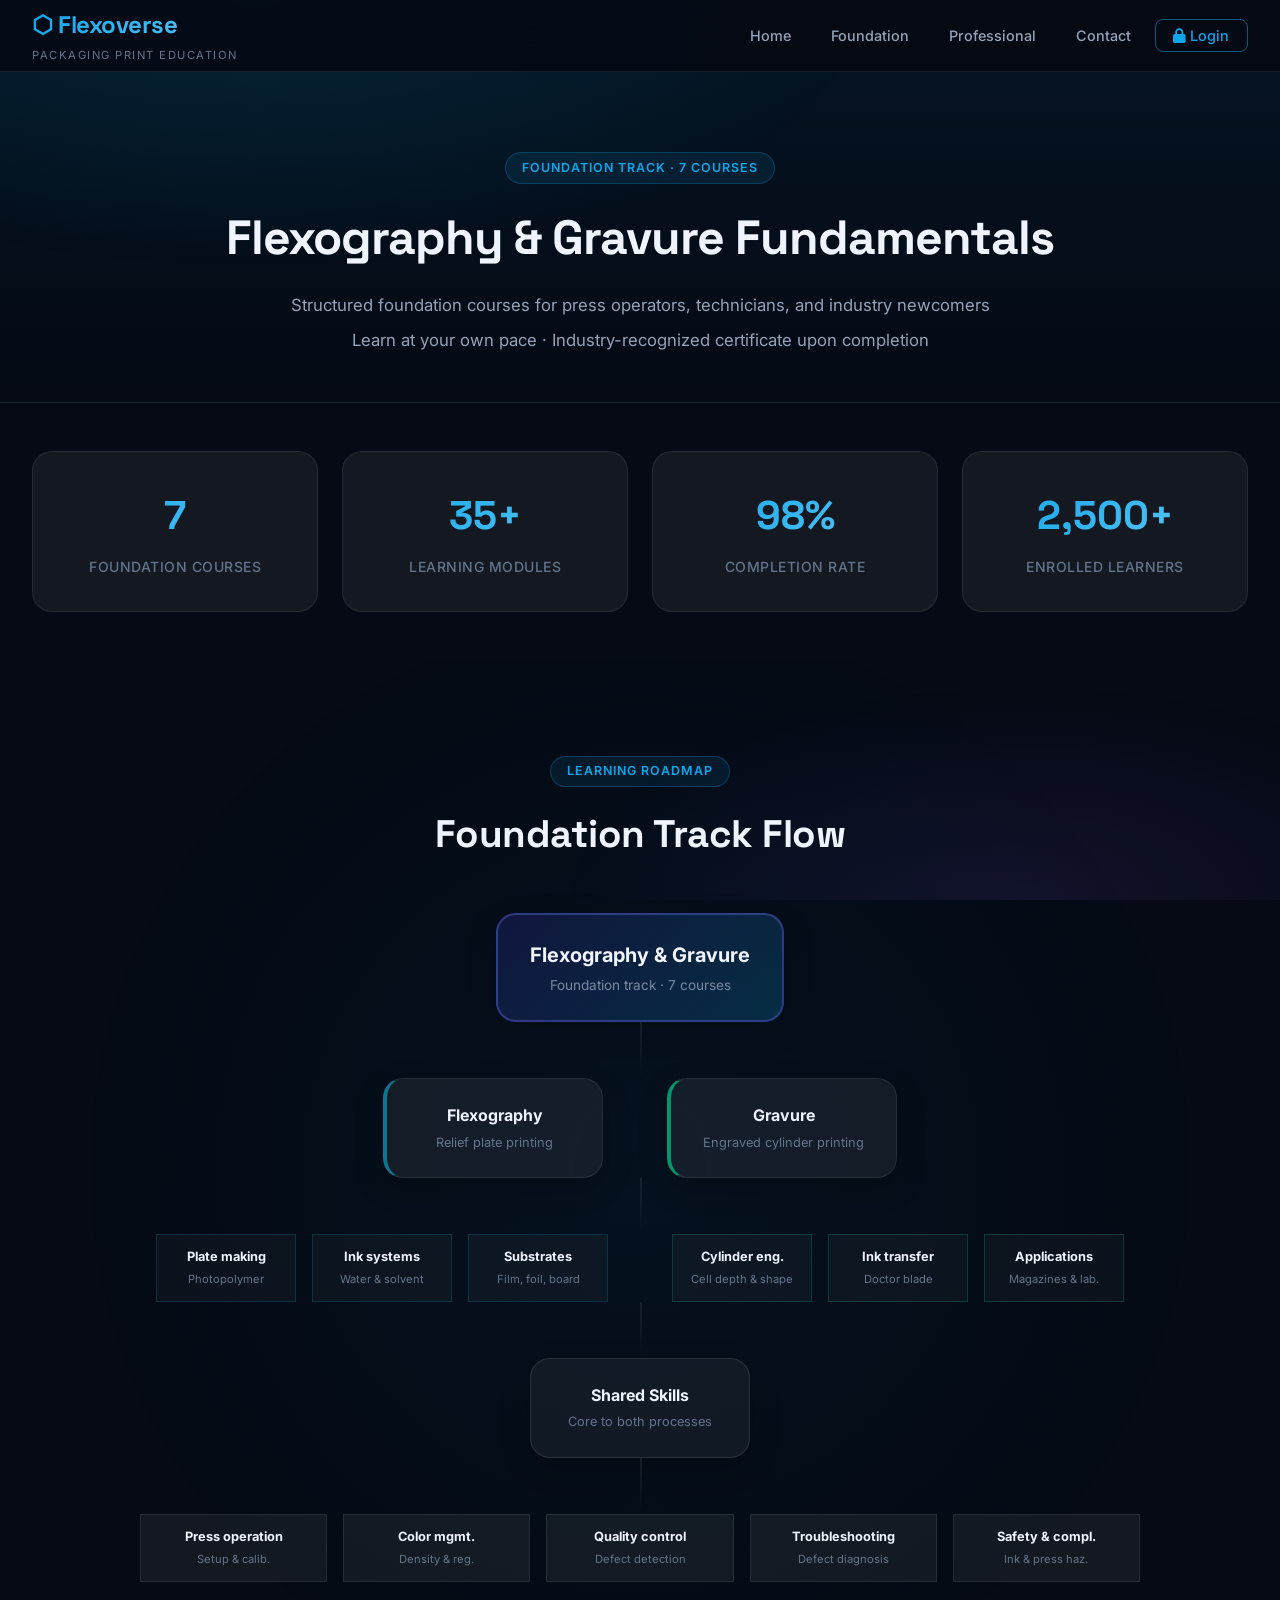
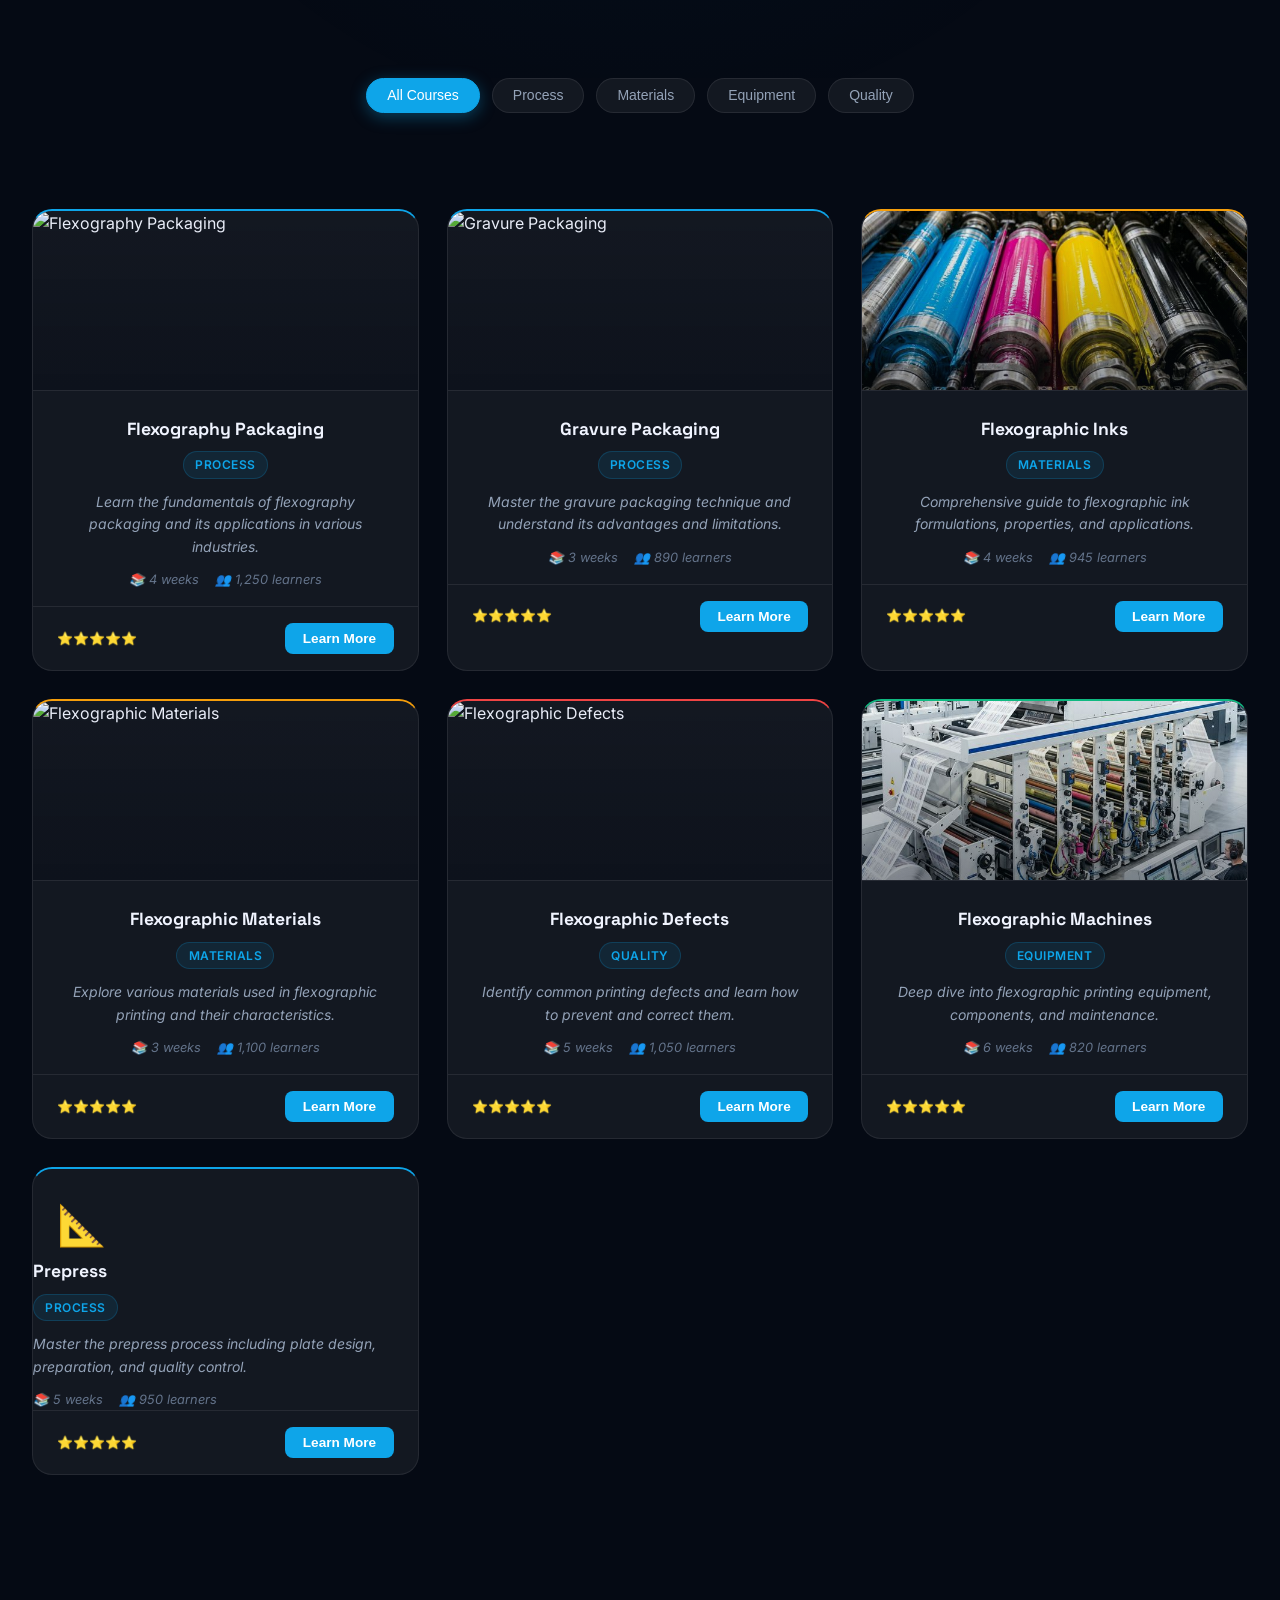
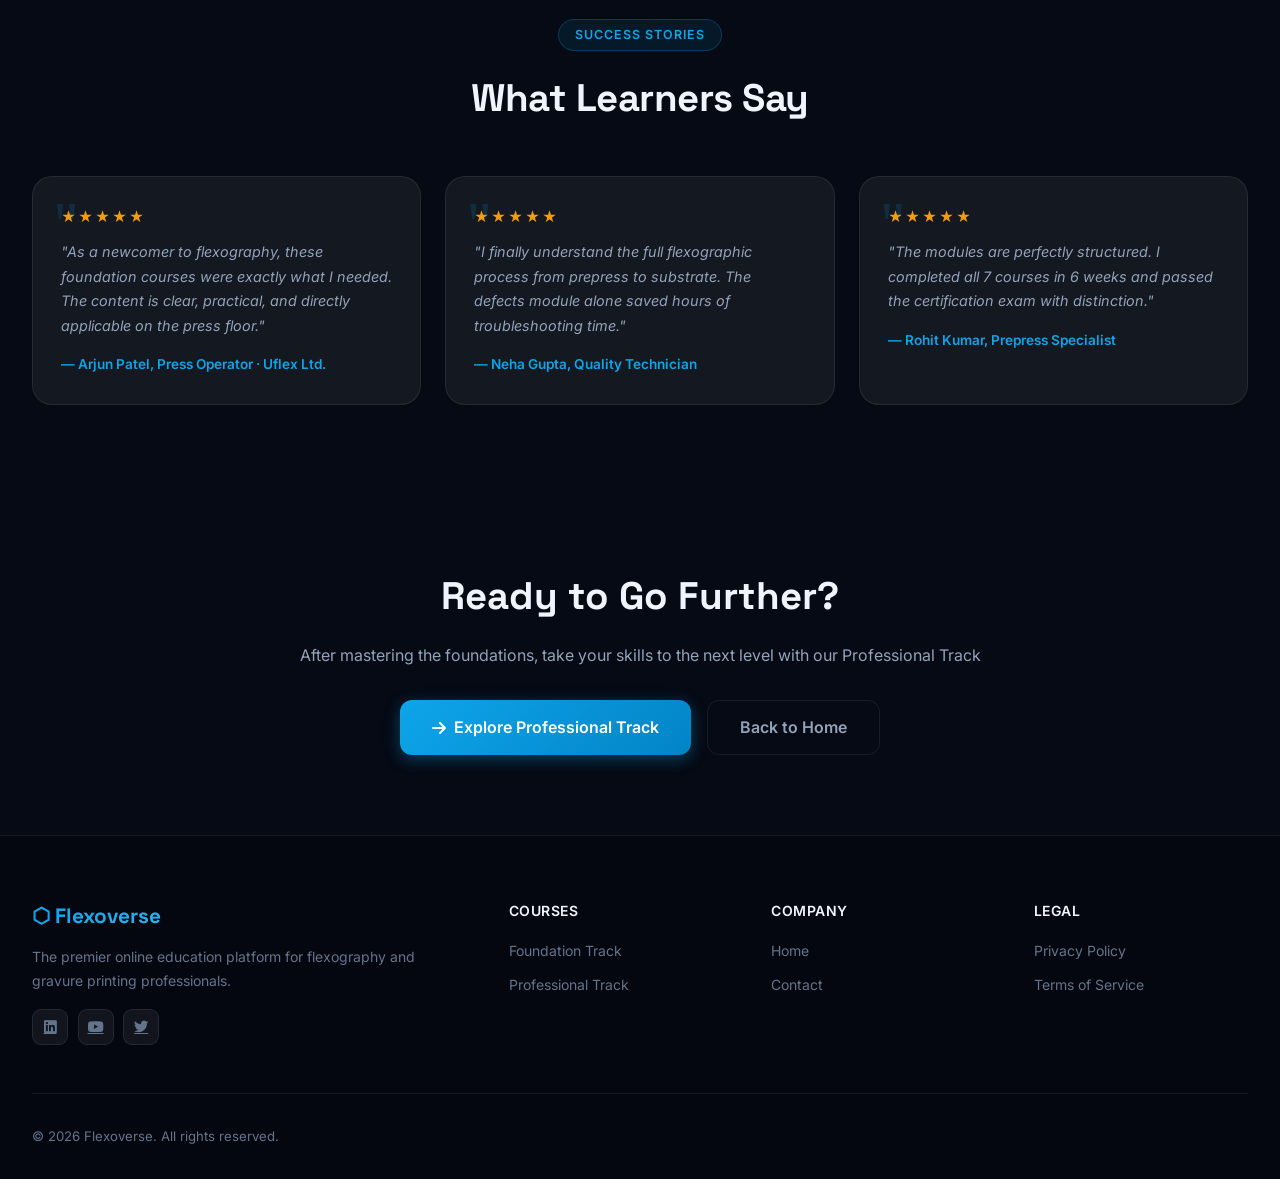
==== basic-courses.html @ b492192c "Implement Foundation Track Flow diagram in basic courses" ====
<!DOCTYPE html>
<html lang="en">

<head>
    <meta charset="UTF-8">
    <meta name="viewport" content="width=device-width, initial-scale=1.0">
    <title>Foundation Courses — Flexoverse</title>
    <meta name="description"
        content="Master the fundamentals of flexography and gravure printing with our structured foundation courses.">
    <link rel="stylesheet" href="styles.css">

    <link rel="stylesheet" href="https://cdnjs.cloudflare.com/ajax/libs/font-awesome/6.4.0/css/all.min.css">
</head>

<body>
    <div id="canvas-container"></div>

    <nav class="navbar">
        <div class="nav-container">
            <a href="index.html" class="logo">
                <h1>⬡ Flexoverse</h1>
                <span class="tagline">Packaging Print Education</span>
            </a>
            <ul class="nav-menu">
                <li><a href="index.html" class="nav-link">Home</a></li>
                <li><a href="basic-courses.html" class="nav-link active">Foundation</a></li>
                <li><a href="advanced-courses.html" class="nav-link">Professional</a></li>
                <li><a href="index.html#contact" class="nav-link">Contact</a></li>
                <li id="profileNavB" style="display:none;" class="nav-profile">
                    <button class="profile-btn" onclick="toggleProfileMenu()"><i class="fas fa-user-circle"></i> My
                        Account</button>
                    <div class="profile-menu" id="profileMenuB">
                        <a href="my-purchases.html" class="profile-link"><i class="fas fa-graduation-cap"></i> My
                            Courses</a>
                        <a href="#" onclick="handleLogout(event)" class="profile-link logout"><i
                                class="fas fa-sign-out-alt"></i> Logout</a>
                    </div>
                </li>
                <li id="loginNavB"><a href="login.html" class="nav-link login-link"><i class="fas fa-lock"></i>
                        Login</a></li>
            </ul>
        </div>
    </nav>

    <section class="page-header">
        <div class="section-badge">Foundation Track · 7 Courses</div>
        <h1>Flexography &amp; Gravure Fundamentals</h1>
        <p>Structured foundation courses for press operators, technicians, and industry newcomers</p>
        <p class="header-subtitle">Learn at your own pace · Industry-recognized certificate upon completion</p>
    </section>

    <section class="statistics">
        <div class="stat-card"><span class="stat-number">7</span>
            <div class="stat-label">Foundation Courses</div>
        </div>
        <div class="stat-card"><span class="stat-number">35+</span>
            <div class="stat-label">Learning Modules</div>
        </div>
        <div class="stat-card"><span class="stat-number">98%</span>
            <div class="stat-label">Completion Rate</div>
        </div>
        <div class="stat-card"><span class="stat-number">2,500+</span>
            <div class="stat-label">Enrolled Learners</div>
        </div>
    </section>

    <!-- Foundation Track Flow Diagram -->
    <section class="flow-diagram">
        <div class="section-header">
            <span class="section-badge">Learning Roadmap</span>
            <h2>Foundation Track Flow</h2>
        </div>
        <div class="flow-container">
            <!-- Root Level -->
            <div class="flow-tier level-0">
                <div class="flow-node root-node">
                    <h3>Flexography &amp; Gravure</h3>
                    <div class="node-subtitle">Foundation track · 7 courses</div>
                </div>
            </div>

            <!-- Level 1: Branching -->
            <div class="flow-tier level-1">
                <div class="flow-node flexo-node">
                    <h4>Flexography</h4>
                    <div class="node-desc">Relief plate printing</div>
                </div>
                <div class="flow-node gravure-node">
                    <h4>Gravure</h4>
                    <div class="node-desc">Engraved cylinder printing</div>
                </div>
            </div>

            <!-- Level 2: Specifics -->
            <div class="flow-tier level-2">
                <div class="node-group flexo-group">
                    <div class="node-mini"><strong>Plate making</strong><span>Photopolymer</span></div>
                    <div class="node-mini"><strong>Ink systems</strong><span>Water &amp; solvent</span></div>
                    <div class="node-mini"><strong>Substrates</strong><span>Film, foil, board</span></div>
                </div>
                <div class="node-group gravure-group">
                    <div class="node-mini"><strong>Cylinder eng.</strong><span>Cell depth &amp; shape</span></div>
                    <div class="node-mini"><strong>Ink transfer</strong><span>Doctor blade</span></div>
                    <div class="node-mini"><strong>Applications</strong><span>Magazines &amp; lab.</span></div>
                </div>
            </div>

            <!-- Level 3: Merge -->
            <div class="flow-tier level-3">
                <div class="flow-node shared-node">
                    <h4>Shared Skills</h4>
                    <div class="node-desc">Core to both processes</div>
                </div>
            </div>

            <!-- Level 4: Final Skills -->
            <div class="flow-tier level-4">
                <div class="node-mini-bottom"><strong>Press operation</strong><span>Setup &amp; calib.</span></div>
                <div class="node-mini-bottom"><strong>Color mgmt.</strong><span>Density &amp; reg.</span></div>
                <div class="node-mini-bottom"><strong>Quality control</strong><span>Defect detection</span></div>
                <div class="node-mini-bottom"><strong>Troubleshooting</strong><span>Defect diagnosis</span></div>
                <div class="node-mini-bottom"><strong>Safety &amp; compl.</strong><span>Ink &amp; press haz.</span></div>
            </div>
        </div>
    </section>

    <section class="filter-section">
        <div class="filter-buttons">
            <button class="filter-btn active" onclick="filterCourses('all')">All Courses</button>
            <button class="filter-btn" onclick="filterCourses('process')">Process</button>
            <button class="filter-btn" onclick="filterCourses('material')">Materials</button>
            <button class="filter-btn" onclick="filterCourses('equipment')">Equipment</button>
            <button class="filter-btn" onclick="filterCourses('quality')">Quality</button>
        </div>
    </section>

    <section class="courses-container">
        <div class="courses-grid" id="basicCoursesGrid"></div>
    </section>

    <!-- Course Details Modal -->
    <div id="courseModal" class="modal">
        <div class="modal-content">
            <span class="close" onclick="closeModal()">&times;</span>
            <div class="modal-header">
                <h2 id="modalTitle"></h2>
                <span class="modal-category" id="modalCategory"></span>
            </div>
            <div class="modal-body">
                <div class="course-info">
                    <div class="info-item"><strong>Level</strong><span id="modalLevel"></span></div>
                    <div class="info-item"><strong>Duration</strong><span id="modalDuration"></span></div>
                    <div class="info-item"><strong>Enrolled</strong><span id="modalLearners"></span></div>
                </div>
                <div class="course-description">
                    <h3>About This Course</h3>
                    <p id="modalDescription"></p>
                </div>
                <div class="course-modules">
                    <h3>Modules</h3>
                    <ul id="modalModules"></ul>
                </div>
                <div class="course-outcomes">
                    <h3>Learning Outcomes</h3>
                    <ul id="modalOutcomes"></ul>
                </div>
            </div>
            <div class="modal-footer">
                <button class="btn-close" onclick="closeModal()">Close</button>
                <button class="btn-enroll" onclick="enrollCourse()">Enroll Now →</button>
            </div>
        </div>
    </div>

    <!-- Enrollment Modal -->
    <div id="enrollmentModal" class="modal">
        <div class="modal-content enrollment-modal">
            <span class="close" onclick="closeEnrollmentModal()">&times;</span>
            <h2>🎉 You're Enrolled!</h2>
            <p>Successfully enrolled in <strong id="enrolledCourseTitle"></strong></p>
            <div class="enrollment-details">
                <p>Full access to all course materials</p>
                <p>Interactive video lessons & quizzes</p>
                <p>Industry-recognized certificate</p>
                <p>24/7 expert support</p>
            </div>
            <button class="btn-start" onclick="redirectToPayment()">Continue to Payment →</button>
        </div>
    </div>

    <section class="testimonials">
        <div class="section-header">
            <span class="section-badge">Success Stories</span>
            <h2>What Learners Say</h2>
        </div>
        <div class="testimonials-grid">
            <div class="testimonial-card">
                <div class="stars">★★★★★</div>
                <p>"As a newcomer to flexography, these foundation courses were exactly what I needed. The content is
                    clear, practical, and directly applicable on the press floor."</p>
                <div class="testimonial-author">— Arjun Patel, Press Operator · Uflex Ltd.</div>
            </div>
            <div class="testimonial-card">
                <div class="stars">★★★★★</div>
                <p>"I finally understand the full flexographic process from prepress to substrate. The defects module
                    alone saved hours of troubleshooting time."</p>
                <div class="testimonial-author">— Neha Gupta, Quality Technician</div>
            </div>
            <div class="testimonial-card">
                <div class="stars">★★★★★</div>
                <p>"The modules are perfectly structured. I completed all 7 courses in 6 weeks and passed the
                    certification exam with distinction."</p>
                <div class="testimonial-author">— Rohit Kumar, Prepress Specialist</div>
            </div>
        </div>
    </section>

    <section class="cta-section">
        <h2>Ready to Go Further?</h2>
        <p>After mastering the foundations, take your skills to the next level with our Professional Track</p>
        <div class="cta-buttons">
            <a href="advanced-courses.html" class="cta-button"><i class="fas fa-arrow-right"></i> Explore Professional
                Track</a>
            <a href="index.html" class="cta-button secondary">Back to Home</a>
        </div>
    </section>

    <footer class="footer">
        <div class="footer-content">
            <div class="footer-brand">
                <h4>⬡ Flexoverse</h4>
                <p>The premier online education platform for flexography and gravure printing professionals.</p>
                <div class="footer-social">
                    <a href="#"><i class="fab fa-linkedin"></i></a>
                    <a href="#"><i class="fab fa-youtube"></i></a>
                    <a href="#"><i class="fab fa-twitter"></i></a>
                </div>
            </div>
            <div class="footer-section">
                <h4>Courses</h4>
                <ul>
                    <li><a href="basic-courses.html">Foundation Track</a></li>
                    <li><a href="advanced-courses.html">Professional Track</a></li>
                </ul>
            </div>
            <div class="footer-section">
                <h4>Company</h4>
                <ul>
                    <li><a href="index.html">Home</a></li>
                    <li><a href="index.html#contact">Contact</a></li>
                </ul>
            </div>
            <div class="footer-section">
                <h4>Legal</h4>
                <ul>
                    <li><a href="#">Privacy Policy</a></li>
                    <li><a href="#">Terms of Service</a></li>
                </ul>
            </div>
        </div>
        <div class="footer-bottom">
            <p>© 2026 Flexoverse. All rights reserved.</p>
        </div>
    </footer>

    <script src="https://cdnjs.cloudflare.com/ajax/libs/three.js/r128/three.min.js"></script>
    <script src="three-bg.js"></script>
    <script src="click-spark.js"></script>
    <script src="script.js"></script>

    <script>
        document.addEventListener('DOMContentLoaded', function () {
            const grid = document.getElementById('basicCoursesGrid');
            courses.basic.forEach(c => grid.appendChild(createCourseCard(c)));
            const user = JSON.parse(localStorage.getItem('flexoUser'));
            if (user) {
                document.getElementById('profileNavB').style.display = 'flex';
                document.getElementById('loginNavB').style.display = 'none';
            }
        });
        function toggleProfileMenu() { document.getElementById('profileMenuB').classList.toggle('show'); }
        function handleLogout(e) {
            e.preventDefault();
            if (confirm('Logout?')) { localStorage.removeItem('flexoUser'); location.reload(); }
        }
        function redirectToPayment() { window.location.href = 'payment.html'; }
        document.addEventListener('click', function (e) {
            const pm = document.getElementById('profileMenuB');
            if (pm && !e.target.closest('.nav-profile')) pm.classList.remove('show');
        });
    </script>
    <script src="chatbot.js"></script>
</body>

</html>
---- styles.css ----
@import url('https://fonts.googleapis.com/css2?family=Inter:wght@300;400;500;600;700;800;900&family=Space+Grotesk:wght@400;500;600;700&display=swap');

:root {
    --primary: #0ea5e9;
    --primary-dark: #0284c7;
    --primary-glow: rgba(14, 165, 233, 0.35);
    --accent: #f59e0b;
    --accent-dark: #d97706;
    --success: #10b981;
    --danger: #ef4444;
    --purple: #8b5cf6;

    --bg-base: #050a14;
    --bg-card: rgba(255, 255, 255, 0.04);
    --bg-card-hover: rgba(255, 255, 255, 0.07);
    --bg-glass: rgba(255, 255, 255, 0.06);
    --bg-glass-strong: rgba(255, 255, 255, 0.10);

    --text-primary: #f0f4ff;
    --text-secondary: #94a3b8;
    --text-muted: #64748b;
    --border: rgba(255, 255, 255, 0.08);
    --border-active: rgba(14, 165, 233, 0.5);

    --nav-h: 72px;
    --radius: 12px;
    --radius-lg: 20px;
    --radius-xl: 28px;
    --transition: all 0.3s cubic-bezier(0.4, 0, 0.2, 1);
    --shadow: 0 4px 24px rgba(0, 0, 0, 0.4);
    --shadow-glow: 0 0 32px var(--primary-glow);
}

*,
*::before,
*::after {
    margin: 0;
    padding: 0;
    box-sizing: border-box;
}

html {
    scroll-behavior: smooth;
}

body {
    font-family: 'Inter', system-ui, sans-serif;
    background: var(--bg-base);
    color: var(--text-primary);
    line-height: 1.6;
    min-height: 100vh;
    overflow-x: hidden;
}

body::before {
    content: '';
    position: fixed;
    inset: 0;
    background:
        radial-gradient(ellipse 80% 50% at 20% 0%, rgba(14, 165, 233, 0.12) 0%, transparent 60%),
        radial-gradient(ellipse 60% 40% at 80% 100%, rgba(139, 92, 246, 0.10) 0%, transparent 60%);
    pointer-events: none;
    z-index: 0;
}

#canvas-container {
    position: fixed;
    inset: 0;
    z-index: 0;
    pointer-events: none;
    opacity: 0.6;
}

/* === SCROLLBAR === */
::-webkit-scrollbar {
    width: 6px;
}

::-webkit-scrollbar-track {
    background: var(--bg-base);
}

::-webkit-scrollbar-thumb {
    background: var(--primary-dark);
    border-radius: 99px;
}

/* ===================== NAVBAR ===================== */
.navbar {
    position: sticky;
    top: 0;
    z-index: 1000;
    height: var(--nav-h);
    background: rgba(5, 10, 20, 0.85);
    backdrop-filter: blur(20px);
    border-bottom: 1px solid var(--border);
    display: flex;
    align-items: center;
}

.nav-container {
    max-width: 1280px;
    width: 100%;
    margin: 0 auto;
    padding: 0 2rem;
    display: flex;
    align-items: center;
    justify-content: space-between;
    gap: 2rem;
}

.logo {
    display: flex;
    flex-direction: column;
    gap: 2px;
    text-decoration: none;
}

.logo h1 {
    font-family: 'Space Grotesk', sans-serif;
    font-size: 1.5rem;
    font-weight: 700;
    background: linear-gradient(135deg, var(--primary), #60c8f8);
    -webkit-background-clip: text;
    -webkit-text-fill-color: transparent;
    background-clip: text;
    letter-spacing: -0.5px;
}

.tagline {
    font-size: 0.7rem;
    color: var(--text-muted);
    text-transform: uppercase;
    letter-spacing: 1.5px;
}

.nav-menu {
    display: flex;
    align-items: center;
    list-style: none;
    gap: 0.5rem;
}

.nav-link {
    color: var(--text-secondary);
    text-decoration: none;
    font-size: 0.9rem;
    font-weight: 500;
    padding: 0.5rem 1rem;
    border-radius: 8px;
    transition: var(--transition);
    position: relative;
}

.nav-link:hover,
.nav-link.active {
    color: var(--text-primary);
    background: var(--bg-glass);
}

.nav-link.active::after {
    content: '';
    position: absolute;
    bottom: -1px;
    left: 50%;
    transform: translateX(-50%);
    width: 60%;
    height: 2px;
    background: var(--primary);
    border-radius: 99px;
}

.login-link {
    color: var(--primary) !important;
    border: 1px solid var(--border-active);
    padding: 0.45rem 1.1rem !important;
}

.login-link:hover {
    background: var(--primary) !important;
    color: #fff !important;
    box-shadow: var(--shadow-glow);
}

/* Profile dropdown */
.nav-profile {
    position: relative;
    display: flex;
    align-items: center;
}

.profile-btn {
    background: var(--bg-glass);
    border: 1px solid var(--border);
    color: var(--text-primary);
    padding: 0.5rem 1rem;
    border-radius: 8px;
    cursor: pointer;
    font-size: 0.9rem;
    font-weight: 500;
    transition: var(--transition);
    display: flex;
    align-items: center;
    gap: 0.5rem;
}

.profile-btn:hover {
    background: var(--bg-glass-strong);
    border-color: var(--primary);
}

.profile-menu {
    display: none;
    position: absolute;
    top: calc(100% + 10px);
    right: 0;
    background: rgba(10, 18, 35, 0.97);
    backdrop-filter: blur(20px);
    border: 1px solid var(--border);
    border-radius: var(--radius);
    padding: 0.5rem;
    min-width: 180px;
    box-shadow: var(--shadow);
}

.profile-menu.show {
    display: flex;
    flex-direction: column;
    gap: 0.25rem;
}

.profile-link {
    color: var(--text-secondary);
    text-decoration: none;
    padding: 0.6rem 1rem;
    border-radius: 8px;
    font-size: 0.875rem;
    transition: var(--transition);
}

.profile-link:hover {
    background: var(--bg-glass);
    color: var(--text-primary);
}

.profile-link.logout {
    color: var(--danger);
}

.profile-link.logout:hover {
    background: rgba(239, 68, 68, 0.1);
}

/* ===================== HERO ===================== */
.hero {
    position: relative;
    min-height: calc(100vh - var(--nav-h));
    display: flex;
    align-items: center;
    padding: 4rem 2rem;
    max-width: 1280px;
    margin: 0 auto;
    gap: 4rem;
    z-index: 1;
}

.hero-content {
    flex: 1;
}

.hero-badge {
    display: inline-flex;
    align-items: center;
    gap: 0.5rem;
    background: rgba(14, 165, 233, 0.12);
    border: 1px solid rgba(14, 165, 233, 0.3);
    color: var(--primary);
    padding: 0.4rem 1rem;
    border-radius: 99px;
    font-size: 0.8rem;
    font-weight: 600;
    letter-spacing: 0.5px;
    text-transform: uppercase;
    margin-bottom: 1.5rem;
}

.hero-badge .dot {
    width: 6px;
    height: 6px;
    background: var(--primary);
    border-radius: 50%;
    animation: pulse 2s infinite;
}

@keyframes pulse {

    0%,
    100% {
        opacity: 1;
        transform: scale(1);
    }

    50% {
        opacity: 0.5;
        transform: scale(1.4);
    }
}

.hero-content h2 {
    font-family: 'Space Grotesk', sans-serif;
    font-size: clamp(2.5rem, 5vw, 4rem);
    font-weight: 800;
    line-height: 1.1;
    letter-spacing: -1.5px;
    margin-bottom: 1.5rem;
}

.hero-content h2 .highlight {
    background: linear-gradient(135deg, var(--primary), #60c8f8, var(--accent));
    -webkit-background-clip: text;
    -webkit-text-fill-color: transparent;
    background-clip: text;
}

.hero-content p {
    font-size: 1.1rem;
    color: var(--text-secondary);
    margin-bottom: 2.5rem;
    max-width: 540px;
    line-height: 1.8;
}

.hero-actions {
    display: flex;
    gap: 1rem;
    flex-wrap: wrap;
}

.cta-button {
    display: inline-flex;
    align-items: center;
    gap: 0.5rem;
    background: linear-gradient(135deg, var(--primary), var(--primary-dark));
    color: #fff;
    border: none;
    padding: 0.85rem 2rem;
    border-radius: var(--radius);
    font-size: 1rem;
    font-weight: 600;
    cursor: pointer;
    text-decoration: none;
    transition: var(--transition);
    box-shadow: 0 4px 16px var(--primary-glow);
}

.cta-button:hover {
    transform: translateY(-2px);
    box-shadow: 0 8px 28px var(--primary-glow);
}

.cta-button.secondary {
    background: transparent;
    border: 1px solid var(--border);
    color: var(--text-secondary);
    box-shadow: none;
}

.cta-button.secondary:hover {
    background: var(--bg-glass);
    color: var(--text-primary);
    border-color: var(--primary);
}

/* Hero visual side */
.hero-visual {
    flex: 1;
    display: flex;
    justify-content: center;
    align-items: center;
}

.hero-graphic {
    width: min(420px, 100%);
    aspect-ratio: 1;
    border-radius: var(--radius-xl);
    background: linear-gradient(135deg, rgba(14, 165, 233, 0.1), rgba(139, 92, 246, 0.1));
    border: 1px solid var(--border);
    display: flex;
    align-items: center;
    justify-content: center;
    position: relative;
    overflow: hidden;
}

.hero-graphic::before {
    content: '';
    position: absolute;
    inset: -50%;
    background: conic-gradient(from 0deg, transparent, var(--primary-glow), transparent 30%);
    animation: spin 8s linear infinite;
}

@keyframes spin {
    to {
        transform: rotate(360deg);
    }
}

.hero-dashboard {
    position: relative;
    width: 100%;
    height: 400px;
    display: flex;
    align-items: center;
    justify-content: center;
}

.dashboard-card {
    background: var(--bg-glass);
    backdrop-filter: blur(12px);
    border: 1px solid var(--border);
    border-radius: var(--radius-lg);
    padding: 1.5rem;
    position: absolute;
    box-shadow: 0 20px 40px rgba(0, 0, 0, 0.3);
    transition: var(--transition);
    z-index: 2;
}

.primary-card {
    width: 320px;
    top: 50%;
    left: 50%;
    transform: translate(-50%, -50%);
    border-top: 2px solid var(--primary);
    animation: float 6s ease-in-out infinite;
}

.primary-card h4 {
    margin: 1rem 0;
    font-size: 1.25rem;
    color: var(--text-primary);
}

.card-header {
    display: flex;
    align-items: center;
    gap: 0.5rem;
    font-size: 0.8rem;
    color: var(--primary);
    font-weight: 600;
    text-transform: uppercase;
}

.status-dot {
    width: 8px;
    height: 8px;
    background: var(--primary);
    border-radius: 50%;
    box-shadow: 0 0 10px var(--primary-glow);
    animation: pulse 2s infinite;
}

.progress-container {
    height: 6px;
    background: rgba(255, 255, 255, 0.1);
    border-radius: 3px;
    margin-bottom: 1rem;
    overflow: hidden;
}

.progress-bar {
    height: 100%;
    background: linear-gradient(90deg, var(--primary), var(--secondary));
    box-shadow: 0 0 10px var(--primary-glow);
}

.card-meta {
    display: flex;
    justify-content: space-between;
    font-size: 0.75rem;
    color: var(--text-secondary);
}

.score {
    color: #10b981;
    font-weight: 600;
}

.stats-card {
    top: 20%;
    right: 15%;
    display: flex;
    align-items: center;
    gap: 1rem;
    padding: 1rem 1.5rem;
    animation: float 8s ease-in-out infinite reverse;
}

.stats-icon {
    width: 40px;
    height: 40px;
    background: rgba(14, 165, 233, 0.1);
    border-radius: 50%;
    display: flex;
    align-items: center;
    justify-content: center;
    color: var(--primary);
    font-size: 1.2rem;
}

.stats-num {
    display: block;
    font-size: 1.1rem;
    font-weight: 700;
    color: var(--text-primary);
}

.stats-label {
    font-size: 0.7rem;
    color: var(--text-secondary);
}

.floating-badge {
    bottom: 25%;
    left: 10%;
    display: flex;
    align-items: center;
    gap: 0.75rem;
    padding: 0.75rem 1.25rem;
    font-size: 0.85rem;
    font-weight: 500;
    color: var(--text-primary);
    border-left: 3px solid #f59e0b;
    animation: float 7s ease-in-out infinite 1s;
}

.floating-badge i {
    color: #f59e0b;
}

@keyframes pulse {
    0% {
        opacity: 1;
    }

    50% {
        opacity: 0.4;
    }

    100% {
        opacity: 1;
    }
}

@keyframes float {

    0%,
    100% {
        transform: translateY(0) rotate(-2deg);
    }

    50% {
        transform: translateY(-20px) rotate(2deg);
    }
}

/* ===================== STATS ===================== */
.statistics {
    position: relative;
    z-index: 1;
    display: grid;
    grid-template-columns: repeat(auto-fit, minmax(180px, 1fr));
    gap: 1.5rem;
    padding: 3rem 2rem;
    max-width: 1280px;
    margin: 0 auto;
}

.stat-card {
    background: var(--bg-glass);
    border: 1px solid var(--border);
    border-radius: var(--radius-lg);
    padding: 2rem 1.5rem;
    text-align: center;
    transition: var(--transition);
    position: relative;
    overflow: hidden;
}

.stat-card::before {
    content: '';
    position: absolute;
    inset: 0;
    background: linear-gradient(135deg, var(--primary-glow), transparent);
    opacity: 0;
    transition: var(--transition);
}

.stat-card:hover {
    border-color: var(--border-active);
    transform: translateY(-4px);
}

.stat-card:hover::before {
    opacity: 1;
}

.stat-number {
    font-family: 'Space Grotesk', sans-serif;
    font-size: 2.5rem;
    font-weight: 800;
    background: linear-gradient(135deg, var(--primary), #60c8f8);
    -webkit-background-clip: text;
    -webkit-text-fill-color: transparent;
    background-clip: text;
    display: block;
    margin-bottom: 0.5rem;
}

.stat-label {
    color: var(--text-muted);
    font-size: 0.875rem;
    font-weight: 500;
    text-transform: uppercase;
    letter-spacing: 0.5px;
}

/* ===================== SECTION HEADER ===================== */
.section-header {
    text-align: center;
    margin-bottom: 3rem;
}

.section-badge {
    display: inline-block;
    background: rgba(14, 165, 233, 0.1);
    border: 1px solid rgba(14, 165, 233, 0.25);
    color: var(--primary);
    padding: 0.3rem 1rem;
    border-radius: 99px;
    font-size: 0.78rem;
    font-weight: 600;
    text-transform: uppercase;
    letter-spacing: 1px;
    margin-bottom: 1rem;
}

.section-header h2 {
    font-family: 'Space Grotesk', sans-serif;
    font-size: clamp(1.8rem, 3vw, 2.5rem);
    font-weight: 700;
    letter-spacing: -0.5px;
    margin-bottom: 0.75rem;
}

.section-header p {
    color: var(--text-secondary);
    font-size: 1.05rem;
    max-width: 580px;
    margin: 0 auto;
}

/* ===================== FEATURED CARDS ===================== */
.featured-section {
    position: relative;
    z-index: 1;
    padding: 5rem 2rem;
    max-width: 1280px;
    margin: 0 auto;
}

.featured-preview {
    display: grid;
    grid-template-columns: repeat(auto-fit, minmax(380px, 1fr));
    gap: 2rem;
    margin-top: 2rem;
}

.featured-card {
    background: var(--bg-glass);
    border: 1px solid var(--border);
    border-radius: var(--radius-xl);
    padding: 2.5rem;
    cursor: pointer;
    transition: var(--transition);
    position: relative;
    overflow: hidden;
}

.featured-card::after {
    content: '';
    position: absolute;
    top: 0;
    left: 0;
    right: 0;
    height: 3px;
    background: linear-gradient(90deg, var(--primary), #60c8f8);
    transform: scaleX(0);
    transition: var(--transition);
    transform-origin: left;
}

.featured-card:hover {
    border-color: var(--border-active);
    background: var(--bg-card-hover);
    transform: translateY(-6px);
    box-shadow: 0 20px 60px rgba(0, 0, 0, 0.4), var(--shadow-glow);
}

.featured-card:hover::after {
    transform: scaleX(1);
}

.featured-icon {
    font-size: 3.5rem;
    margin-bottom: 1.25rem;
    display: block;
}

.featured-card h3 {
    font-family: 'Space Grotesk', sans-serif;
    font-size: 1.5rem;
    font-weight: 700;
    margin-bottom: 0.5rem;
}

.featured-card>p:nth-of-type(1) {
    color: var(--primary);
    font-weight: 600;
    font-size: 0.9rem;
    margin-bottom: 1rem;
}

.featured-desc {
    color: var(--text-secondary);
    line-height: 1.7;
    margin-bottom: 1.5rem;
}

.btn-explore {
    display: inline-flex;
    align-items: center;
    gap: 0.4rem;
    background: transparent;
    border: 1px solid var(--border);
    color: var(--text-secondary);
    padding: 0.6rem 1.25rem;
    border-radius: var(--radius);
    cursor: pointer;
    font-size: 0.9rem;
    font-weight: 500;
    transition: var(--transition);
}

.btn-explore:hover {
    border-color: var(--primary);
    color: var(--primary);
    background: rgba(14, 165, 233, 0.08);
}

/* ===================== COURSES ===================== */
.courses-section,
.courses-container {
    position: relative;
    z-index: 1;
    padding: 4rem 2rem;
    max-width: 1280px;
    margin: 0 auto;
}

.filter-section {
    position: relative;
    z-index: 1;
    padding: 0 2rem 2rem;
    max-width: 1280px;
    margin: 0 auto;
}

.filter-buttons {
    display: flex;
    gap: 0.75rem;
    flex-wrap: wrap;
    justify-content: center;
}

.filter-btn {
    background: var(--bg-glass);
    border: 1px solid var(--border);
    color: var(--text-secondary);
    padding: 0.55rem 1.25rem;
    border-radius: 99px;
    cursor: pointer;
    font-size: 0.875rem;
    font-weight: 500;
    transition: var(--transition);
}

.filter-btn:hover,
.filter-btn.active {
    background: var(--primary);
    border-color: var(--primary);
    color: #fff;
    box-shadow: 0 4px 16px var(--primary-glow);
}

.courses-grid {
    display: grid;
    grid-template-columns: repeat(auto-fill, minmax(300px, 1fr));
    gap: 1.75rem;
}

.course-card {
    background: var(--bg-glass);
    border: 1px solid var(--border);
    border-radius: var(--radius-lg);
    overflow: hidden;
    transition: var(--transition);
    cursor: pointer;
    display: flex;
    flex-direction: column;
}

.course-card:hover {
    border-color: var(--border-active);
    transform: translateY(-6px);
    box-shadow: 0 24px 60px rgba(0, 0, 0, 0.4), var(--shadow-glow);
    background: var(--bg-card-hover);
}

.course-card.material {
    border-top: 2px solid var(--accent);
}

.course-card.equipment {
    border-top: 2px solid var(--success);
}

.course-card.process {
    border-top: 2px solid var(--primary);
}

.course-card.quality {
    border-top: 2px solid var(--danger);
}

.course-card.efficiency {
    border-top: 2px solid var(--purple);
}

.course-icon {
    padding: 1.5rem 1.5rem 0;
    font-size: 2.5rem;
    display: flex;
    align-items: center;
}

.course-card.has-image {
    padding: 0;
    overflow: hidden;
}

.course-image-header {
    width: 100%;
    height: 180px;
    position: relative;
    overflow: hidden;
    border-bottom: 1px solid var(--border);
}

.course-image-header img {
    width: 100%;
    height: 100%;
    object-fit: cover;
    transition: var(--transition);
}

.course-card:hover .course-image-header img {
    transform: scale(1.1);
}

.image-overlay {
    position: absolute;
    inset: 0;
    background: linear-gradient(to bottom, transparent, rgba(5, 10, 20, 0.4));
}

.course-card.has-image .course-header,
.course-card.has-image .course-footer {
    text-align: center;
}

.course-card.has-image .course-meta {
    justify-content: center;
}

.course-card.has-image .course-header {
    padding: 1.5rem 1.75rem 1rem;
}

.course-title {
    font-family: 'Space Grotesk', sans-serif;
    font-size: 1.1rem;
    font-weight: 700;
    color: var(--text-primary);
    margin-bottom: 0.5rem;
}

.course-category {
    display: inline-block;
    background: rgba(14, 165, 233, 0.1);
    border: 1px solid rgba(14, 165, 233, 0.2);
    color: var(--primary);
    padding: 0.2rem 0.7rem;
    border-radius: 99px;
    font-size: 0.75rem;
    font-weight: 600;
    text-transform: uppercase;
    letter-spacing: 0.5px;
    margin-bottom: 0.75rem;
}

.course-description {
    color: var(--text-secondary);
    font-size: 0.875rem;
    line-height: 1.6;
    margin-bottom: 0.75rem;
    font-style: italic;
}

.course-meta {
    display: flex;
    gap: 1rem;
    font-size: 0.8rem;
    color: var(--text-muted);
    font-style: italic;
}

.course-footer {
    padding: 1rem 1.5rem;
    border-top: 1px solid var(--border);
    display: flex;
    justify-content: space-between;
    align-items: center;
}

.course-rating {
    color: var(--accent);
    font-size: 0.8rem;
    font-weight: 600;
}

.btn-learn {
    background: var(--primary);
    color: #fff;
    border: none;
    padding: 0.5rem 1.1rem;
    border-radius: 8px;
    font-size: 0.85rem;
    font-weight: 600;
    cursor: pointer;
    transition: var(--transition);
}

.btn-learn:hover {
    background: var(--primary-dark);
    transform: scale(1.05);
    box-shadow: 0 4px 14px var(--primary-glow);
}

/* ===================== PAGE HEADER ===================== */
.page-header {
    position: relative;
    z-index: 1;
    padding: 5rem 2rem 3rem;
    text-align: center;
    background: linear-gradient(180deg, rgba(14, 165, 233, 0.06) 0%, transparent 100%);
    border-bottom: 1px solid var(--border);
}

.page-header h1 {
    font-family: 'Space Grotesk', sans-serif;
    font-size: clamp(2rem, 4vw, 3rem);
    font-weight: 800;
    letter-spacing: -1px;
    margin-bottom: 1rem;
}

.page-header p {
    color: var(--text-secondary);
    font-size: 1.05rem;
}

.header-subtitle {
    color: var(--text-muted);
    font-size: 0.9rem;
    margin-top: 0.5rem;
}

.advanced-header {
    background: linear-gradient(180deg, rgba(139, 92, 246, 0.06) 0%, transparent 100%);
}

/* ===================== MODAL ===================== */
.modal {
    display: none;
    position: fixed;
    inset: 0;
    z-index: 2000;
    background: rgba(0, 0, 0, 0.7);
    backdrop-filter: blur(8px);
    animation: fadeIn 0.25s ease;
}

.modal.show {
    display: flex;
    align-items: center;
    justify-content: center;
}

@keyframes fadeIn {
    from {
        opacity: 0;
    }

    to {
        opacity: 1;
    }
}

.modal-content {
    background: rgba(10, 18, 35, 0.97);
    border: 1px solid var(--border);
    border-radius: var(--radius-xl);
    padding: 2rem;
    width: 90%;
    max-width: 620px;
    max-height: 90vh;
    overflow-y: auto;
    box-shadow: 0 32px 80px rgba(0, 0, 0, 0.6);
    animation: slideUp 0.3s ease;
}

@keyframes slideUp {
    from {
        transform: translateY(40px);
        opacity: 0;
    }

    to {
        transform: translateY(0);
        opacity: 1;
    }
}

.enrollment-modal {
    max-width: 420px;
    text-align: center;
}

.explore-modal {
    max-width: 900px;
}

.close {
    float: right;
    font-size: 1.75rem;
    color: var(--text-muted);
    cursor: pointer;
    line-height: 1;
    transition: var(--transition);
}

.close:hover {
    color: var(--danger);
}

.modal-header {
    display: flex;
    justify-content: space-between;
    align-items: flex-start;
    margin-bottom: 1.5rem;
}

.modal-header h2 {
    font-family: 'Space Grotesk', sans-serif;
    font-size: 1.5rem;
    font-weight: 700;
    color: var(--text-primary);
}

.modal-category {
    background: rgba(14, 165, 233, 0.12);
    border: 1px solid rgba(14, 165, 233, 0.25);
    color: var(--primary);
    padding: 0.3rem 0.75rem;
    border-radius: 99px;
    font-size: 0.75rem;
    font-weight: 600;
    text-transform: uppercase;
}

.course-info {
    background: var(--bg-glass);
    border: 1px solid var(--border);
    border-radius: var(--radius);
    padding: 1.25rem;
    display: grid;
    grid-template-columns: repeat(3, 1fr);
    gap: 1rem;
    margin-bottom: 1.5rem;
}

.info-item {
    text-align: center;
}

.info-item strong {
    display: block;
    color: var(--primary);
    font-size: 0.8rem;
    font-weight: 600;
    margin-bottom: 0.25rem;
}

.info-item span {
    color: var(--text-secondary);
    font-size: 0.875rem;
}

.course-description h3,
.course-modules h3,
.course-outcomes h3 {
    font-size: 0.95rem;
    font-weight: 600;
    color: var(--text-secondary);
    text-transform: uppercase;
    letter-spacing: 0.5px;
    margin-bottom: 0.75rem;
    margin-top: 1.25rem;
}

.course-description p {
    color: var(--text-secondary);
    line-height: 1.7;
}

.course-modules ul,
.course-outcomes ul {
    list-style: none;
}

.course-modules li,
.course-outcomes li {
    padding: 0.5rem 0 0.5rem 1.5rem;
    color: var(--text-secondary);
    font-size: 0.9rem;
    position: relative;
    border-bottom: 1px solid var(--border);
}

.course-modules li:before,
.course-outcomes li:before {
    content: "✓";
    position: absolute;
    left: 0;
    color: var(--success);
    font-weight: 700;
}

.modal-footer {
    display: flex;
    gap: 1rem;
    justify-content: flex-end;
    margin-top: 2rem;
}

.btn-enroll,
.btn-close,
.btn-submit,
.btn-start {
    border: none;
    padding: 0.75rem 1.5rem;
    border-radius: var(--radius);
    cursor: pointer;
    font-weight: 600;
    font-size: 0.95rem;
    transition: var(--transition);
}

.btn-enroll {
    background: linear-gradient(135deg, var(--primary), var(--primary-dark));
    color: #fff;
    flex: 1;
    box-shadow: 0 4px 16px var(--primary-glow);
}

.btn-enroll:hover {
    transform: translateY(-2px);
    box-shadow: 0 8px 28px var(--primary-glow);
}

.btn-close {
    background: var(--bg-glass);
    border: 1px solid var(--border);
    color: var(--text-secondary);
}

.btn-close:hover {
    background: var(--bg-glass-strong);
    color: var(--text-primary);
}

.btn-submit {
    width: 100%;
    background: linear-gradient(135deg, var(--primary), var(--primary-dark));
    color: #fff;
    box-shadow: 0 4px 16px var(--primary-glow);
}

.btn-submit:hover {
    transform: translateY(-2px);
    box-shadow: 0 8px 28px var(--primary-glow);
}

.btn-start {
    width: 100%;
    background: linear-gradient(135deg, var(--success), #059669);
    color: #fff;
    margin-top: 1rem;
}

.btn-start:hover {
    transform: translateY(-2px);
}

.enrollment-details {
    background: var(--bg-glass);
    border: 1px solid var(--border);
    border-radius: var(--radius);
    padding: 1.25rem;
    text-align: left;
    margin: 1.25rem 0;
}

.enrollment-details p {
    color: var(--text-secondary);
    font-size: 0.9rem;
    padding: 0.4rem 0 0.4rem 1.5rem;
    position: relative;
}

.enrollment-details p::before {
    content: '✓';
    position: absolute;
    left: 0;
    color: var(--success);
    font-weight: 700;
}

/* Explore Modal */
.explore-header {
    text-align: center;
    margin-bottom: 2rem;
}

.explore-header h2 {
    font-family: 'Space Grotesk', sans-serif;
    font-size: 1.8rem;
    font-weight: 700;
    margin-bottom: 0.5rem;
}

.explore-header p {
    color: var(--text-secondary);
}

.explore-options {
    display: grid;
    grid-template-columns: 1fr 1fr;
    gap: 1.5rem;
}

.explore-option {
    background: var(--bg-glass);
    border: 1px solid var(--border);
    border-radius: var(--radius-lg);
    padding: 1.75rem;
    cursor: pointer;
    transition: var(--transition);
    text-align: center;
}

.explore-option:hover {
    border-color: var(--primary);
    background: var(--bg-card-hover);
    transform: translateY(-4px);
    box-shadow: var(--shadow-glow);
}

.explore-option.advanced {
    border-color: rgba(139, 92, 246, 0.3);
}

.explore-option.advanced:hover {
    border-color: var(--purple);
    box-shadow: 0 0 28px rgba(139, 92, 246, 0.3);
}

.explore-icon {
    font-size: 2.5rem;
    display: block;
    margin-bottom: 0.75rem;
}

.explore-option h3 {
    font-family: 'Space Grotesk', sans-serif;
    font-size: 1.2rem;
    font-weight: 700;
    margin-bottom: 0.35rem;
}

.course-count {
    color: var(--accent);
    font-weight: 700;
    font-size: 0.9rem;
    margin-bottom: 0.75rem;
}

.explore-description {
    color: var(--text-secondary);
    font-size: 0.875rem;
    margin-bottom: 0.75rem;
}

.explore-list {
    list-style: none;
    text-align: left;
    margin-bottom: 1.25rem;
}

.explore-list li {
    color: var(--text-secondary);
    font-size: 0.875rem;
    padding: 0.35rem 0 0.35rem 1.4rem;
    position: relative;
}

.explore-list li::before {
    content: '→';
    position: absolute;
    left: 0;
    color: var(--primary);
    font-weight: 700;
}

.btn-path {
    width: 100%;
    background: linear-gradient(135deg, var(--primary), var(--primary-dark));
    color: #fff;
    border: none;
    padding: 0.7rem 1.25rem;
    border-radius: var(--radius);
    cursor: pointer;
    font-weight: 600;
    font-size: 0.9rem;
    transition: var(--transition);
}

.btn-path:hover {
    transform: translateY(-2px);
    box-shadow: var(--shadow-glow);
}

/* ===================== TEAM ===================== */
.team-section {
    position: relative;
    z-index: 1;
    padding: 5rem 2rem;
    max-width: 1280px;
    margin: 0 auto;
}

.team-grid {
    display: grid;
    grid-template-columns: repeat(auto-fit, minmax(220px, 1fr));
    gap: 2rem;
    margin-top: 1rem;
}

.team-card {
    background: var(--bg-glass);
    border: 1px solid var(--border);
    border-radius: var(--radius-xl);
    padding: 2rem;
    text-align: center;
    transition: var(--transition);
}

.team-card:hover {
    border-color: var(--border-active);
    transform: translateY(-6px);
    box-shadow: var(--shadow-glow);
}

.team-avatar {
    width: 90px;
    height: 90px;
    border-radius: 50%;
    margin: 0 auto 1rem;
    overflow: hidden;
    border: 2px solid var(--border-active);
    box-shadow: 0 0 20px var(--primary-glow);
}

.team-avatar img {
    width: 100%;
    height: 100%;
    object-fit: cover;
}

.team-card h3 {
    font-weight: 700;
    margin-bottom: 0.3rem;
    font-size: 1rem;
}

.team-role {
    color: var(--primary);
    font-size: 0.8rem;
    font-weight: 600;
    text-transform: uppercase;
    letter-spacing: 0.5px;
    margin-bottom: 1rem;
}

.team-social {
    display: flex;
    justify-content: center;
    gap: 0.75rem;
}

.team-social a {
    color: var(--text-muted);
    font-size: 1.1rem;
    transition: var(--transition);
    width: 34px;
    height: 34px;
    display: flex;
    align-items: center;
    justify-content: center;
    border-radius: 8px;
    background: var(--bg-glass);
    border: 1px solid var(--border);
}

.team-social a:hover {
    color: var(--primary);
    border-color: var(--primary);
    background: rgba(14, 165, 233, 0.1);
}

/* ===================== TESTIMONIALS ===================== */
.testimonials {
    position: relative;
    z-index: 1;
    padding: 5rem 2rem;
    max-width: 1280px;
    margin: 0 auto;
}

.testimonials-grid {
    display: grid;
    grid-template-columns: repeat(auto-fit, minmax(280px, 1fr));
    gap: 1.5rem;
    margin-top: 1rem;
}

.testimonial-card {
    background: var(--bg-glass);
    border: 1px solid var(--border);
    border-radius: var(--radius-lg);
    padding: 1.75rem;
    transition: var(--transition);
    position: relative;
}

.testimonial-card::before {
    content: '"';
    position: absolute;
    top: 1rem;
    left: 1.25rem;
    font-size: 4rem;
    color: var(--primary);
    opacity: 0.15;
    font-family: Georgia, serif;
    line-height: 1;
}

.testimonial-card:hover {
    border-color: var(--border-active);
    transform: translateY(-4px);
}

.stars {
    color: var(--accent);
    font-size: 0.9rem;
    margin-bottom: 0.75rem;
    letter-spacing: 2px;
}

.testimonial-card p {
    color: var(--text-secondary);
    font-size: 0.9rem;
    line-height: 1.7;
    margin-bottom: 1rem;
    font-style: italic;
}

.testimonial-author {
    color: var(--primary);
    font-weight: 600;
    font-size: 0.85rem;
}

/* ===================== CONTACT ===================== */
.contact {
    position: relative;
    z-index: 1;
    padding: 5rem 2rem;
    max-width: 1280px;
    margin: 0 auto;
}

.contact-form {
    max-width: 580px;
    margin: 0 auto;
    background: var(--bg-glass);
    border: 1px solid var(--border);
    border-radius: var(--radius-xl);
    padding: 2.5rem;
    box-shadow: 0 24px 60px rgba(0, 0, 0, 0.3);
}

.form-group {
    margin-bottom: 1.25rem;
}

.form-group label {
    display: block;
    color: var(--text-secondary);
    font-size: 0.875rem;
    font-weight: 500;
    margin-bottom: 0.5rem;
}

.form-group input,
.form-group textarea {
    width: 100%;
    background: var(--bg-glass);
    border: 1px solid var(--border);
    border-radius: var(--radius);
    padding: 0.85rem 1rem;
    color: var(--text-primary);
    font-family: inherit;
    font-size: 0.95rem;
    transition: var(--transition);
    outline: none;
}

.form-group input::placeholder,
.form-group textarea::placeholder {
    color: var(--text-muted);
}

.form-group input:focus,
.form-group textarea:focus {
    border-color: var(--primary);
    background: var(--bg-glass-strong);
    box-shadow: 0 0 0 3px rgba(14, 165, 233, 0.1);
}

.form-group textarea {
    resize: vertical;
    min-height: 130px;
}

.form-group.checkbox {
    display: flex;
    align-items: center;
    gap: 0.5rem;
}

.form-group.checkbox input {
    width: auto;
}

.form-group.checkbox label {
    margin-bottom: 0;
}

/* ===================== AUTH ===================== */
.auth-page {
    min-height: 100vh;
    display: flex;
    flex-direction: column;
}

.auth-container {
    flex: 1;
    display: flex;
    align-items: center;
    justify-content: center;
    padding: 4rem 2rem;
    position: relative;
    z-index: 1;
}

.auth-card {
    background: var(--bg-glass);
    border: 1px solid var(--border);
    border-radius: var(--radius-xl);
    padding: 2.5rem;
    width: 100%;
    max-width: 440px;
    box-shadow: 0 32px 80px rgba(0, 0, 0, 0.5);
}

.auth-header {
    text-align: center;
    margin-bottom: 2rem;
}

.auth-logo {
    font-family: 'Space Grotesk', sans-serif;
    font-size: 1.5rem;
    font-weight: 700;
    color: var(--primary);
    margin-bottom: 0.5rem;
}

.auth-header h2 {
    font-family: 'Space Grotesk', sans-serif;
    font-size: 1.75rem;
    font-weight: 700;
    margin-bottom: 0.5rem;
}

.auth-header p {
    color: var(--text-secondary);
    font-size: 0.9rem;
}

.auth-form .form-group {
    margin-bottom: 1.25rem;
}

.btn-login {
    width: 100%;
    background: linear-gradient(135deg, var(--primary), var(--primary-dark));
    color: #fff;
    border: none;
    padding: 0.85rem;
    border-radius: var(--radius);
    font-size: 1rem;
    font-weight: 600;
    cursor: pointer;
    transition: var(--transition);
    box-shadow: 0 4px 16px var(--primary-glow);
}

.btn-login:hover {
    transform: translateY(-2px);
    box-shadow: 0 8px 28px var(--primary-glow);
}

.auth-divider {
    text-align: center;
    color: var(--text-muted);
    font-size: 0.8rem;
    font-weight: 500;
    letter-spacing: 1px;
    position: relative;
    margin: 1.5rem 0;
}

.auth-divider::before,
.auth-divider::after {
    content: '';
    position: absolute;
    top: 50%;
    width: 42%;
    height: 1px;
    background: var(--border);
}

.auth-divider::before {
    left: 0;
}

.auth-divider::after {
    right: 0;
}

.btn-guest {
    width: 100%;
    background: var(--bg-glass);
    border: 1px solid var(--border);
    color: var(--text-secondary);
    padding: 0.85rem;
    border-radius: var(--radius);
    font-size: 0.95rem;
    font-weight: 500;
    cursor: pointer;
    transition: var(--transition);
}

.btn-guest:hover {
    background: var(--bg-glass-strong);
    color: var(--text-primary);
    border-color: var(--border-active);
}

.auth-footer {
    text-align: center;
    margin-top: 1.5rem;
}

.auth-footer p {
    color: var(--text-muted);
    font-size: 0.875rem;
    margin-bottom: 0.4rem;
}

.auth-footer a {
    color: var(--primary);
    text-decoration: none;
    font-weight: 500;
}

.auth-footer a:hover {
    text-decoration: underline;
}

/* ===================== REQUIREMENTS ===================== */
.requirements-section {
    position: relative;
    z-index: 1;
    padding: 3rem 2rem;
    max-width: 1280px;
    margin: 0 auto;
}

.requirements-grid {
    display: grid;
    grid-template-columns: repeat(auto-fit, minmax(240px, 1fr));
    gap: 1.5rem;
}

.requirement-card {
    background: var(--bg-glass);
    border: 1px solid var(--border);
    border-radius: var(--radius-lg);
    padding: 1.5rem;
    transition: var(--transition);
}

.requirement-card:hover {
    border-color: var(--border-active);
    transform: translateY(-4px);
}

.req-icon {
    width: 40px;
    height: 40px;
    background: rgba(14, 165, 233, 0.12);
    border: 1px solid rgba(14, 165, 233, 0.25);
    border-radius: 10px;
    display: flex;
    align-items: center;
    justify-content: center;
    color: var(--primary);
    font-weight: 700;
    font-size: 1rem;
    margin-bottom: 0.75rem;
}

.requirement-card h3 {
    font-weight: 700;
    font-size: 1rem;
    margin-bottom: 0.4rem;
}

.requirement-card p {
    color: var(--text-secondary);
    font-size: 0.875rem;
}

/* ===================== CTA SECTION ===================== */
.cta-section {
    position: relative;
    z-index: 1;
    text-align: center;
    padding: 5rem 2rem;
    max-width: 1280px;
    margin: 0 auto;
}

.cta-section h2 {
    font-family: 'Space Grotesk', sans-serif;
    font-size: clamp(1.8rem, 3vw, 2.5rem);
    font-weight: 700;
    margin-bottom: 1rem;
}

.cta-section p {
    color: var(--text-secondary);
    font-size: 1rem;
    margin-bottom: 2rem;
}

.cta-buttons {
    display: flex;
    gap: 1rem;
    justify-content: center;
    flex-wrap: wrap;
}

.advanced-cta {
    background: linear-gradient(135deg, rgba(139, 92, 246, 0.07), rgba(14, 165, 233, 0.07));
    border: 1px solid var(--border);
    border-radius: var(--radius-xl);
}

/* ===================== FOOTER ===================== */
.footer {
    position: relative;
    z-index: 1;
    background: rgba(5, 8, 16, 0.97);
    border-top: 1px solid var(--border);
    padding: 4rem 2rem 2rem;
}

.footer-content {
    max-width: 1280px;
    margin: 0 auto;
    display: grid;
    grid-template-columns: 2fr 1fr 1fr 1fr;
    gap: 3rem;
    padding-bottom: 3rem;
    border-bottom: 1px solid var(--border);
}

.footer-brand h4 {
    font-family: 'Space Grotesk', sans-serif;
    font-size: 1.3rem;
    font-weight: 700;
    background: linear-gradient(135deg, var(--primary), #60c8f8);
    -webkit-background-clip: text;
    -webkit-text-fill-color: transparent;
    background-clip: text;
    margin-bottom: 0.75rem;
}

.footer-brand p {
    color: var(--text-muted);
    font-size: 0.875rem;
    line-height: 1.7;
    margin-bottom: 1rem;
}

.footer-social {
    display: flex;
    gap: 0.6rem;
}

.footer-social a {
    width: 36px;
    height: 36px;
    display: flex;
    align-items: center;
    justify-content: center;
    background: var(--bg-glass);
    border: 1px solid var(--border);
    border-radius: 9px;
    color: var(--text-muted);
    font-size: 0.9rem;
    transition: var(--transition);
}

.footer-social a:hover {
    color: var(--primary);
    border-color: var(--primary);
    background: rgba(14, 165, 233, 0.1);
}

.footer-section h4 {
    color: var(--text-primary);
    font-weight: 600;
    font-size: 0.875rem;
    text-transform: uppercase;
    letter-spacing: 0.5px;
    margin-bottom: 1rem;
}

.footer-section ul {
    list-style: none;
    display: flex;
    flex-direction: column;
    gap: 0.5rem;
}

.footer-section ul li a {
    color: var(--text-muted);
    text-decoration: none;
    font-size: 0.875rem;
    transition: var(--transition);
}

.footer-section ul li a:hover {
    color: var(--primary);
}

.footer-bottom {
    max-width: 1280px;
    margin: 0 auto;
    padding-top: 2rem;
    display: flex;
    justify-content: space-between;
    align-items: center;
    flex-wrap: wrap;
    gap: 1rem;
}

.footer-bottom p {
    color: var(--text-muted);
    font-size: 0.825rem;
}

/* ===================== MY PURCHASES ===================== */
.purchases-page {
    position: relative;
    z-index: 1;
    padding: 3rem 2rem;
    max-width: 1280px;
    margin: 0 auto;
    min-height: 70vh;
}

.purchases-header {
    margin-bottom: 2rem;
}

.purchases-header h1 {
    font-family: 'Space Grotesk', sans-serif;
    font-size: 2rem;
    font-weight: 700;
    margin-bottom: 0.5rem;
}

.purchases-header p {
    color: var(--text-secondary);
}

.purchase-card {
    background: var(--bg-glass);
    border: 1px solid var(--border);
    border-radius: var(--radius-lg);
    padding: 1.5rem;
    margin-bottom: 1.25rem;
    display: flex;
    justify-content: space-between;
    align-items: center;
    gap: 1rem;
    transition: var(--transition);
}

.purchase-card:hover {
    border-color: var(--border-active);
}

.purchase-info h3 {
    font-weight: 700;
    margin-bottom: 0.35rem;
}

.purchase-info p {
    color: var(--text-muted);
    font-size: 0.85rem;
}

.purchase-badge {
    background: rgba(16, 185, 129, 0.12);
    border: 1px solid rgba(16, 185, 129, 0.3);
    color: var(--success);
    padding: 0.3rem 0.8rem;
    border-radius: 99px;
    font-size: 0.8rem;
    font-weight: 600;
    white-space: nowrap;
}

.btn-continue {
    background: var(--primary);
    color: #fff;
    border: none;
    padding: 0.6rem 1.25rem;
    border-radius: var(--radius);
    font-size: 0.875rem;
    font-weight: 600;
    cursor: pointer;
    transition: var(--transition);
}

.btn-continue:hover {
    background: var(--primary-dark);
    box-shadow: var(--shadow-glow);
}

/* ===================== PAYMENT ===================== */
.payment-container {
    position: relative;
    z-index: 1;
    padding: 3rem 2rem;
    max-width: 900px;
    margin: 0 auto;
}

.payment-card {
    background: var(--bg-glass);
    border: 1px solid var(--border);
    border-radius: var(--radius-xl);
    padding: 2.5rem;
    box-shadow: 0 32px 80px rgba(0, 0, 0, 0.4);
}

.payment-header {
    margin-bottom: 2rem;
    text-align: center;
}

.payment-header h2 {
    font-family: 'Space Grotesk', sans-serif;
    font-size: 1.75rem;
    font-weight: 700;
    margin-bottom: 0.5rem;
}

/* Flow Diagram Styles */
.flow-diagram {
    padding: 6rem 2rem;
    position: relative;
    background: radial-gradient(circle at center, rgba(14, 165, 233, 0.05) 0%, transparent 70%);
}

.flow-container {
    max-width: 1000px;
    margin: 3rem auto 0;
    display: flex;
    flex-direction: column;
    gap: 3.5rem;
    position: relative;
}

.flow-tier {
    display: flex;
    justify-content: center;
    gap: 4rem;
    position: relative;
    z-index: 2;
}

.flow-node {
    background: var(--bg-glass);
    border: 1px solid var(--border);
    border-radius: var(--radius-lg);
    padding: 1.5rem 2rem;
    text-align: center;
    min-width: 220px;
    transition: var(--transition);
    position: relative;
    box-shadow: 0 10px 30px rgba(0, 0, 0, 0.2);
}

.flow-node:hover {
    transform: translateY(-5px);
    border-color: var(--primary);
    box-shadow: 0 15px 40px rgba(14, 165, 233, 0.2);
}

.root-node {
    border-width: 2px;
    background: linear-gradient(135deg, rgba(67, 56, 202, 0.2), rgba(14, 165, 233, 0.2));
    border-color: rgba(99, 102, 241, 0.4);
}

.root-node h3 {
    margin-bottom: 0.25rem;
    font-size: 1.25rem;
}

.node-subtitle {
    font-size: 0.85rem;
    color: var(--text-secondary);
    opacity: 0.8;
}

.flexo-node { border-left: 4px solid #0e7490; }
.gravure-node { border-left: 4px solid #059669; }

.node-desc {
    font-size: 0.8rem;
    color: var(--text-muted);
    margin-top: 0.25rem;
}

.node-group {
    display: flex;
    gap: 1rem;
}

.node-mini {
    background: rgba(255, 255, 255, 0.03);
    border: 1px solid var(--border);
    border-radius: var(--radius-md);
    padding: 0.75rem 1rem;
    font-size: 0.8rem;
    text-align: center;
    min-width: 140px;
}

.node-mini span {
    display: block;
    font-size: 0.7rem;
    color: var(--text-muted);
    margin-top: 0.2rem;
}

.flexo-group .node-mini { border-color: rgba(14, 116, 144, 0.3); }
.gravure-group .node-mini { border-color: rgba(5, 150, 105, 0.3); }

.shared-node {
    background: rgba(255, 255, 255, 0.05);
    border-color: rgba(255, 255, 255, 0.1);
}

.level-4 {
    flex-wrap: wrap;
    gap: 1rem;
}

.node-mini-bottom {
    background: var(--bg-glass);
    border: 1px solid var(--border);
    border-radius: var(--radius-md);
    padding: 0.75rem 1rem;
    font-size: 0.8rem;
    text-align: center;
    flex: 1;
    min-width: 160px;
}

.node-mini-bottom span {
    display: block;
    font-size: 0.7rem;
    color: var(--text-muted);
    margin-top: 0.2rem;
}

/* Connecting Lines (Simple approach) */
.flow-tier::after {
    content: '';
    position: absolute;
    top: 100%;
    left: 50%;
    width: 2px;
    height: 3.5rem;
    background: linear-gradient(to bottom, var(--border), transparent);
    z-index: 1;
}

.level-4::after { display: none; }

/* Responsive adjustments */
@media (max-width: 768px) {
    .flow-tier {
        flex-direction: column;
        align-items: center;
        gap: 1.5rem;
    }
    .node-group {
        flex-direction: column;
    }
    .flow-tier::after {
        display: none;
    }
}

.plan-options {
    display: grid;
    grid-template-columns: repeat(auto-fit, minmax(200px, 1fr));
    gap: 1.25rem;
    margin-bottom: 2rem;
}

.plan-option {
    background: var(--bg-glass);
    border: 2px solid var(--border);
    border-radius: var(--radius-lg);
    padding: 1.5rem;
    cursor: pointer;
    transition: var(--transition);
    text-align: center;
    position: relative;
}

.plan-option:hover,
.plan-option.selected {
    border-color: var(--primary);
    background: rgba(14, 165, 233, 0.07);
    box-shadow: var(--shadow-glow);
}

.plan-option .plan-badge {
    position: absolute;
    top: -10px;
    left: 50%;
    transform: translateX(-50%);
    background: var(--accent);
    color: #000;
    padding: 0.2rem 0.75rem;
    border-radius: 99px;
    font-size: 0.7rem;
    font-weight: 700;
    text-transform: uppercase;
}

.plan-price {
    font-family: 'Space Grotesk', sans-serif;
    font-size: 2rem;
    font-weight: 800;
    color: var(--primary);
}

.plan-name {
    font-weight: 600;
    margin-bottom: 0.25rem;
}

.plan-desc {
    color: var(--text-muted);
    font-size: 0.8rem;
}

/* ===================== RESPONSIVE ===================== */
@media (max-width:768px) {
    .nav-menu {
        gap: 0.25rem;
    }

    .tagline {
        display: none;
    }

    .hero {
        flex-direction: column;
        padding: 3rem 1.5rem;
        gap: 2rem;
        text-align: center;
    }

    .hero-actions {
        justify-content: center;
    }

    .hero-visual {
        display: none;
    }

    .footer-content {
        grid-template-columns: 1fr 1fr;
    }

    .explore-options {
        grid-template-columns: 1fr;
    }

    .featured-preview {
        grid-template-columns: 1fr;
    }
}

@media (max-width:480px) {
    .nav-container {
        padding: 0 1rem;
    }

    .footer-content {
        grid-template-columns: 1fr;
    }

    .footer-brand {
        display: none;
    }

    .statistics {
        grid-template-columns: repeat(2, 1fr);
    }
}

/* ===================== ANIMATIONS ===================== */
@keyframes slideInRight {
    from {
        transform: translateX(120px);
        opacity: 0;
    }

    to {
        transform: translateX(0);
        opacity: 1;
    }
}

@keyframes slideOutRight {
    from {
        transform: translateX(0);
        opacity: 1;
    }

    to {
        transform: translateX(120px);
        opacity: 0;
    }
}

/* Notification */
.notification {
    position: fixed;
    top: 90px;
    right: 20px;
    background: rgba(10, 20, 40, 0.95);
    border: 1px solid var(--border);
    border-radius: var(--radius);
    padding: 1rem 1.25rem;
    z-index: 3000;
    font-size: 0.9rem;
    display: flex;
    align-items: center;
    gap: 0.5rem;
    box-shadow: var(--shadow);
    animation: slideInRight 0.3s ease;
    backdrop-filter: blur(10px);
    max-width: 340px;
}

.notification.success {
    border-color: rgba(16, 185, 129, 0.4);
}

.notification.success::before {
    content: '✓';
    color: var(--success);
    font-weight: 700;
}

.notification.error {
    border-color: rgba(239, 68, 68, 0.4);
}


/* ===================== CHATBOT ===================== */
#flexo-chatbot-root {
    position: fixed;
    bottom: 30px;
    right: 30px;
    z-index: 9999;
    font-family: 'Inter', sans-serif;
    color: white;
}

#chatbot-trigger {
    width: 60px;
    height: 60px;
    background: linear-gradient(135deg, var(--primary), var(--secondary));
    border-radius: 50%;
    display: flex;
    align-items: center;
    justify-content: center;
    color: white;
    font-size: 1.5rem;
    cursor: pointer;
    box-shadow: 0 10px 30px var(--primary-glow);
    transition: var(--transition);
}

#chatbot-trigger:hover {
    transform: scale(1.1) rotate(5deg);
}

#chatbot-window {
    position: absolute;
    bottom: 80px;
    right: 0;
    width: 380px;
    height: 550px;
    background: rgba(10, 22, 40, 0.95);
    backdrop-filter: blur(20px);
    border: 1px solid var(--border);
    border-radius: var(--radius-lg);
    display: flex;
    flex-direction: column;
    box-shadow: 0 20px 50px rgba(0, 0, 0, 0.5);
    overflow: hidden;
    transition: all 0.3s cubic-bezier(0.4, 0, 0.2, 1);
}

#chatbot-window.hidden {
    opacity: 0;
    transform: translateY(20px) scale(0.95);
    pointer-events: none;
}

.chatbot-header {
    padding: 1.25rem;
    background: rgba(255, 255, 255, 0.03);
    border-bottom: 1px solid var(--border);
    display: flex;
    justify-content: space-between;
    align-items: center;
}

.header-info {
    display: flex;
    align-items: center;
    gap: 0.75rem;
}

.agent-avatar {
    width: 35px;
    height: 35px;
    background: var(--primary);
    border-radius: 50%;
    display: flex;
    align-items: center;
    justify-content: center;
    color: white;
    font-size: 1rem;
    box-shadow: 0 0 10px var(--primary-glow);
}

.agent-name {
    display: block;
    font-weight: 700;
    font-size: 0.95rem;
    color: var(--text-primary);
}

.agent-status {
    display: block;
    font-size: 0.7rem;
    color: #10b981;
}

#chatbot-messages {
    flex: 1;
    padding: 1.25rem;
    overflow-y: auto;
    display: flex;
    flex-direction: column;
    gap: 1rem;
}

.message {
    max-width: 85%;
    padding: 0.75rem 1rem;
    border-radius: var(--radius-md);
    font-size: 0.9rem;
    line-height: 1.5;
}

.message.assistant {
    background: rgba(255, 255, 255, 0.05);
    color: var(--text-primary);
    align-self: flex-start;
    border-bottom-left-radius: 4px;
}

.message.user {
    background: var(--primary);
    color: white;
    align-self: flex-end;
    border-bottom-right-radius: 4px;
    box-shadow: 0 4px 12px var(--primary-glow);
}

#agent-thinking {
    padding: 0.5rem 1.25rem;
    font-size: 0.75rem;
    color: var(--primary);
    background: rgba(14, 165, 233, 0.05);
    font-style: italic;
    display: flex;
    align-items: center;
    gap: 0.5rem;
}

.thinking-dot {
    width: 6px;
    height: 6px;
    background: var(--primary);
    border-radius: 50%;
    animation: pulse 1s infinite;
}

#chatbot-input-form {
    padding: 1rem;
    background: rgba(255, 255, 255, 0.02);
    border-top: 1px solid var(--border);
    display: flex;
    gap: 0.75rem;
}

#chatbot-input {
    flex: 1;
    background: rgba(0, 0, 0, 0.2);
    border: 1px solid var(--border);
    border-radius: var(--radius-md);
    padding: 0.75rem;
    color: white;
    font-size: 0.9rem;
}

#chatbot-input:focus {
    outline: none;
    border-color: var(--primary);
}

#chatbot-input-form button {
    background: var(--primary);
    color: white;
    border: none;
    border-radius: 50%;
    width: 40px;
    height: 40px;
    cursor: pointer;
    transition: var(--transition);
}

#chatbot-input-form button:hover {
    transform: scale(1.1);
}

#chatbot-close {
    cursor: pointer;
    color: var(--text-secondary);
    transition: var(--transition);
}

#chatbot-close:hover {
    color: white;
}

/* ===================== DEMO TEST & PROGRESS ===================== */
.demo-test-card {
    width: 340px !important;
    top: 50%;
    left: 50%;
    transform: translate(-50%, -50%);
    border-top: 2px solid var(--accent);
    background: rgba(10, 15, 25, 0.8) !important;
    animation: float 6s ease-in-out infinite;
}

.demo-test-card h4 {
    color: var(--accent);
    margin: 1rem 0 0.5rem;
}

.card-text {
    font-size: 0.85rem;
    color: var(--text-secondary);
    margin-bottom: 1.25rem;
    line-height: 1.4;
}

.btn-demo-test {
    width: 100%;
    background: linear-gradient(135deg, var(--accent), #f59e0b);
    color: #fff;
    border: none;
    padding: 0.75rem;
    border-radius: 8px;
    font-weight: 600;
    cursor: pointer;
    transition: var(--transition);
    display: flex;
    align-items: center;
    justify-content: center;
    gap: 0.5rem;
}

.btn-demo-test:hover {
    transform: translateY(-2px);
    box-shadow: 0 4px 15px rgba(245, 158, 11, 0.3);
}

.ml-badge {
    font-size: 0.65rem;
    background: rgba(255, 255, 255, 0.05);
    padding: 2px 8px;
    border-radius: 4px;
    color: var(--text-muted);
}

.ml-pulse {
    background: var(--accent) !important;
    box-shadow: 0 0 10px rgba(245, 158, 11, 0.5) !important;
}

/* Progress Section */
.progress-section {
    padding: 4rem 2rem;
    max-width: 1280px;
    margin: 0 auto;
    position: relative;
    z-index: 1;
}

.progress-header {
    margin-bottom: 2rem;
}

.progress-header h3 {
    font-size: 1.8rem;
    font-family: 'Space Grotesk', sans-serif;
    color: var(--text-primary);
    margin-bottom: 0.5rem;
}

.progress-grid {
    display: grid;
    grid-template-columns: repeat(auto-fit, minmax(320px, 1fr));
    gap: 2rem;
}

.progress-card-inline {
    position: relative;
    width: 100%;
    background: var(--bg-glass);
    border: 1px solid var(--border);
    border-radius: var(--radius-lg);
    padding: 1.5rem;
}

.score-badge {
    color: var(--success);
    font-weight: 600;
    background: rgba(16, 185, 129, 0.1);
    padding: 2px 8px;
    border-radius: 4px;
}

/* Test Modal Styles */
.test-modal {
    max-width: 800px;
    background: #0a0f1d;
    border: 1px solid var(--border);
    padding: 2.5rem;
    border-radius: var(--radius-xl);
}

.test-header {
    margin-bottom: 2rem;
}

.test-header h2 {
    display: flex;
    align-items: center;
    gap: 0.75rem;
    color: var(--primary);
    margin-bottom: 1rem;
}

#test-progress-bar {
    width: 100%;
    height: 4px;
    background: rgba(255, 255, 255, 0.1);
    border-radius: 2px;
}

.progress-fill {
    height: 100%;
    background: var(--primary);
    transition: width 0.3s ease;
}

.question-card h3 {
    margin-bottom: 1.5rem;
    line-height: 1.4;
    font-size: 1.3rem;
}

.options-grid {
    display: grid;
    gap: 1rem;
}

.option-btn {
    background: rgba(255, 255, 255, 0.03);
    border: 1px solid var(--border);
    padding: 1rem;
    border-radius: 12px;
    color: var(--text-secondary);
    text-align: left;
    cursor: pointer;
    transition: var(--transition);
    font-size: 1rem;
}

.option-btn:hover {
    background: rgba(14, 165, 233, 0.1);
    border-color: var(--primary);
    color: var(--text-primary);
}

.option-btn.selected {
    background: var(--primary);
    color: white;
    border-color: var(--primary);
}

.loading-ml-test {
    padding: 4rem;
    text-align: center;
}

.ml-loader {
    width: 50px;
    height: 50px;
    border: 3px solid rgba(14, 165, 233, 0.1);
    border-top-color: var(--primary);
    border-radius: 50%;
    margin: 0 auto 1.5rem;
    animation: rotate 1s linear infinite;
}

@keyframes rotate {
    to {
        transform: rotate(360deg);
    }
}

.test-result-card {
    text-align: center;
    padding: 2rem;
}

.result-score {
    font-size: 4rem;
    font-weight: 800;
    color: var(--success);
    margin: 1rem 0;
}

.ml-analysis-box {
    background: rgba(14, 165, 233, 0.05);
    border: 1px solid rgba(14, 165, 233, 0.2);
    padding: 1.5rem;
    border-radius: 12px;
    margin-top: 1.5rem;
    text-align: left;
}

.ml-analysis-box h4 {
    color: var(--primary);
    margin-bottom: 0.5rem;
    display: flex;
    align-items: center;
    gap: 0.5rem;
}
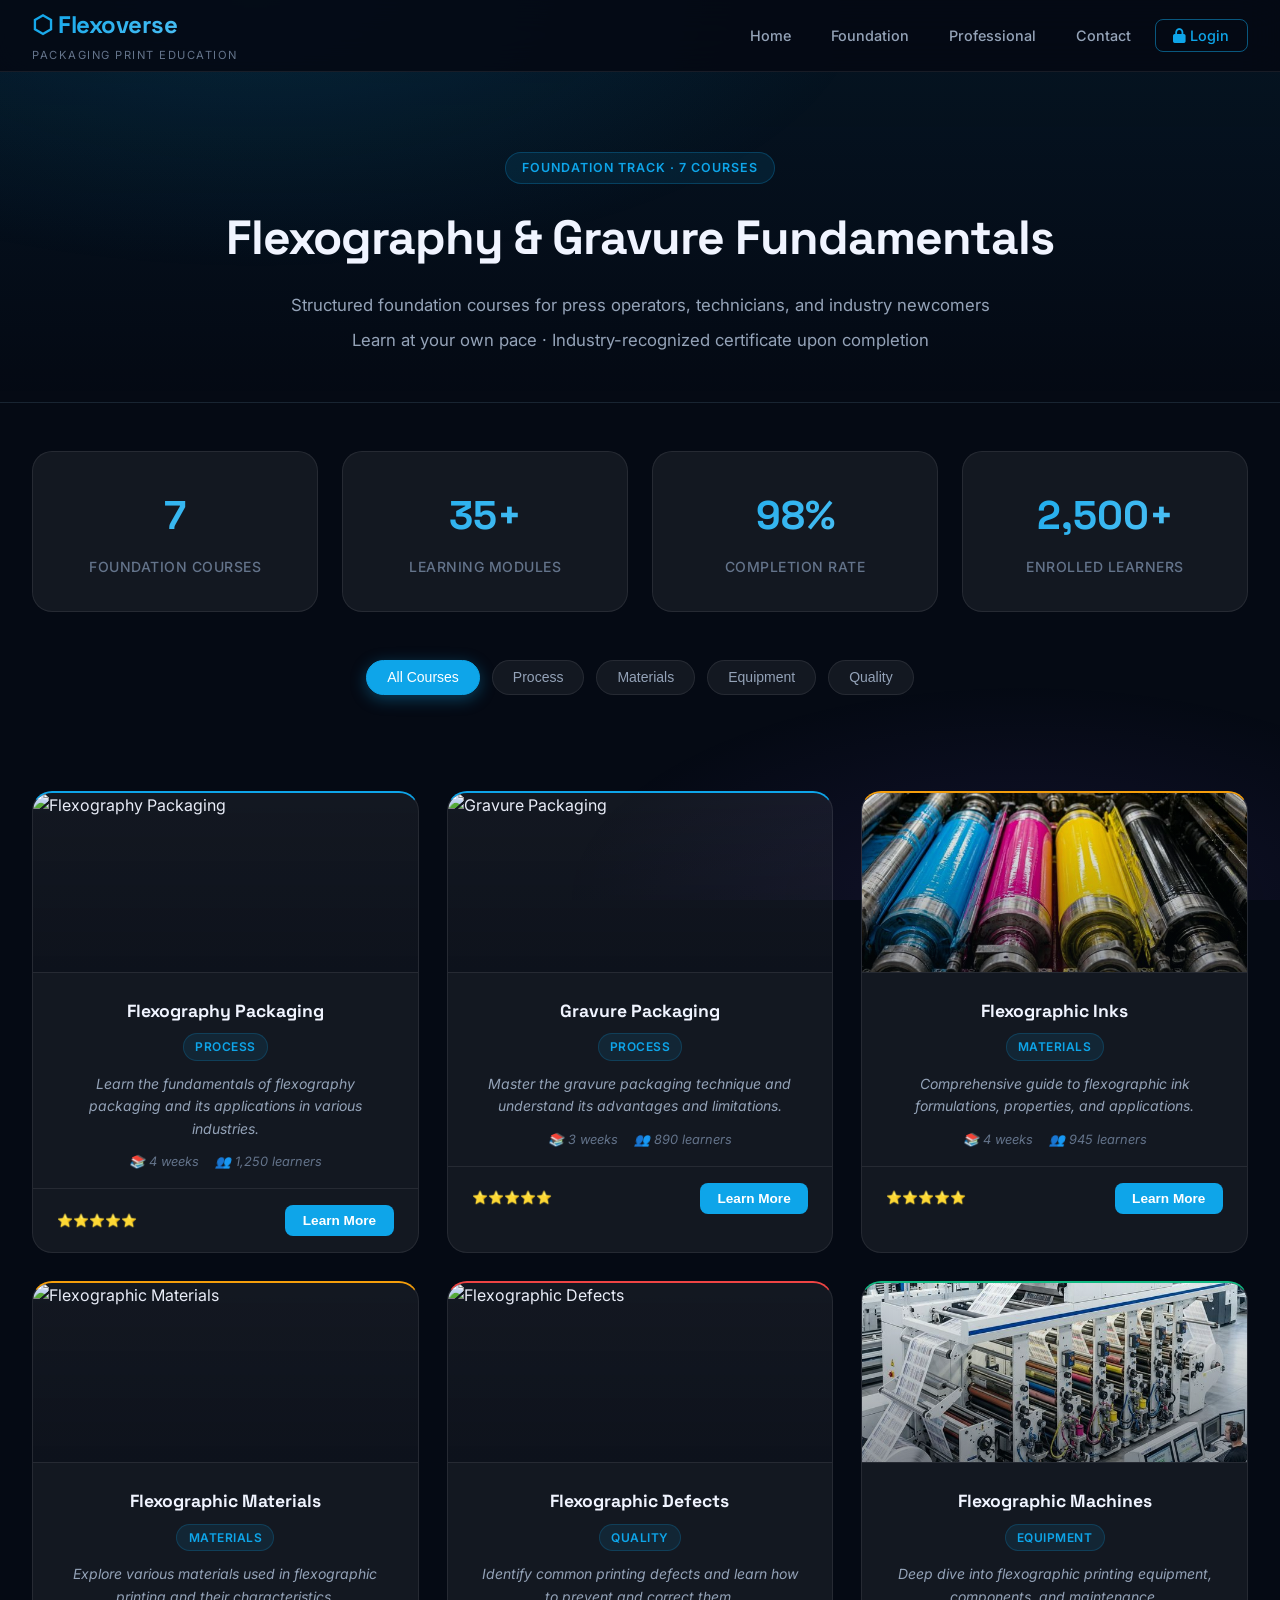
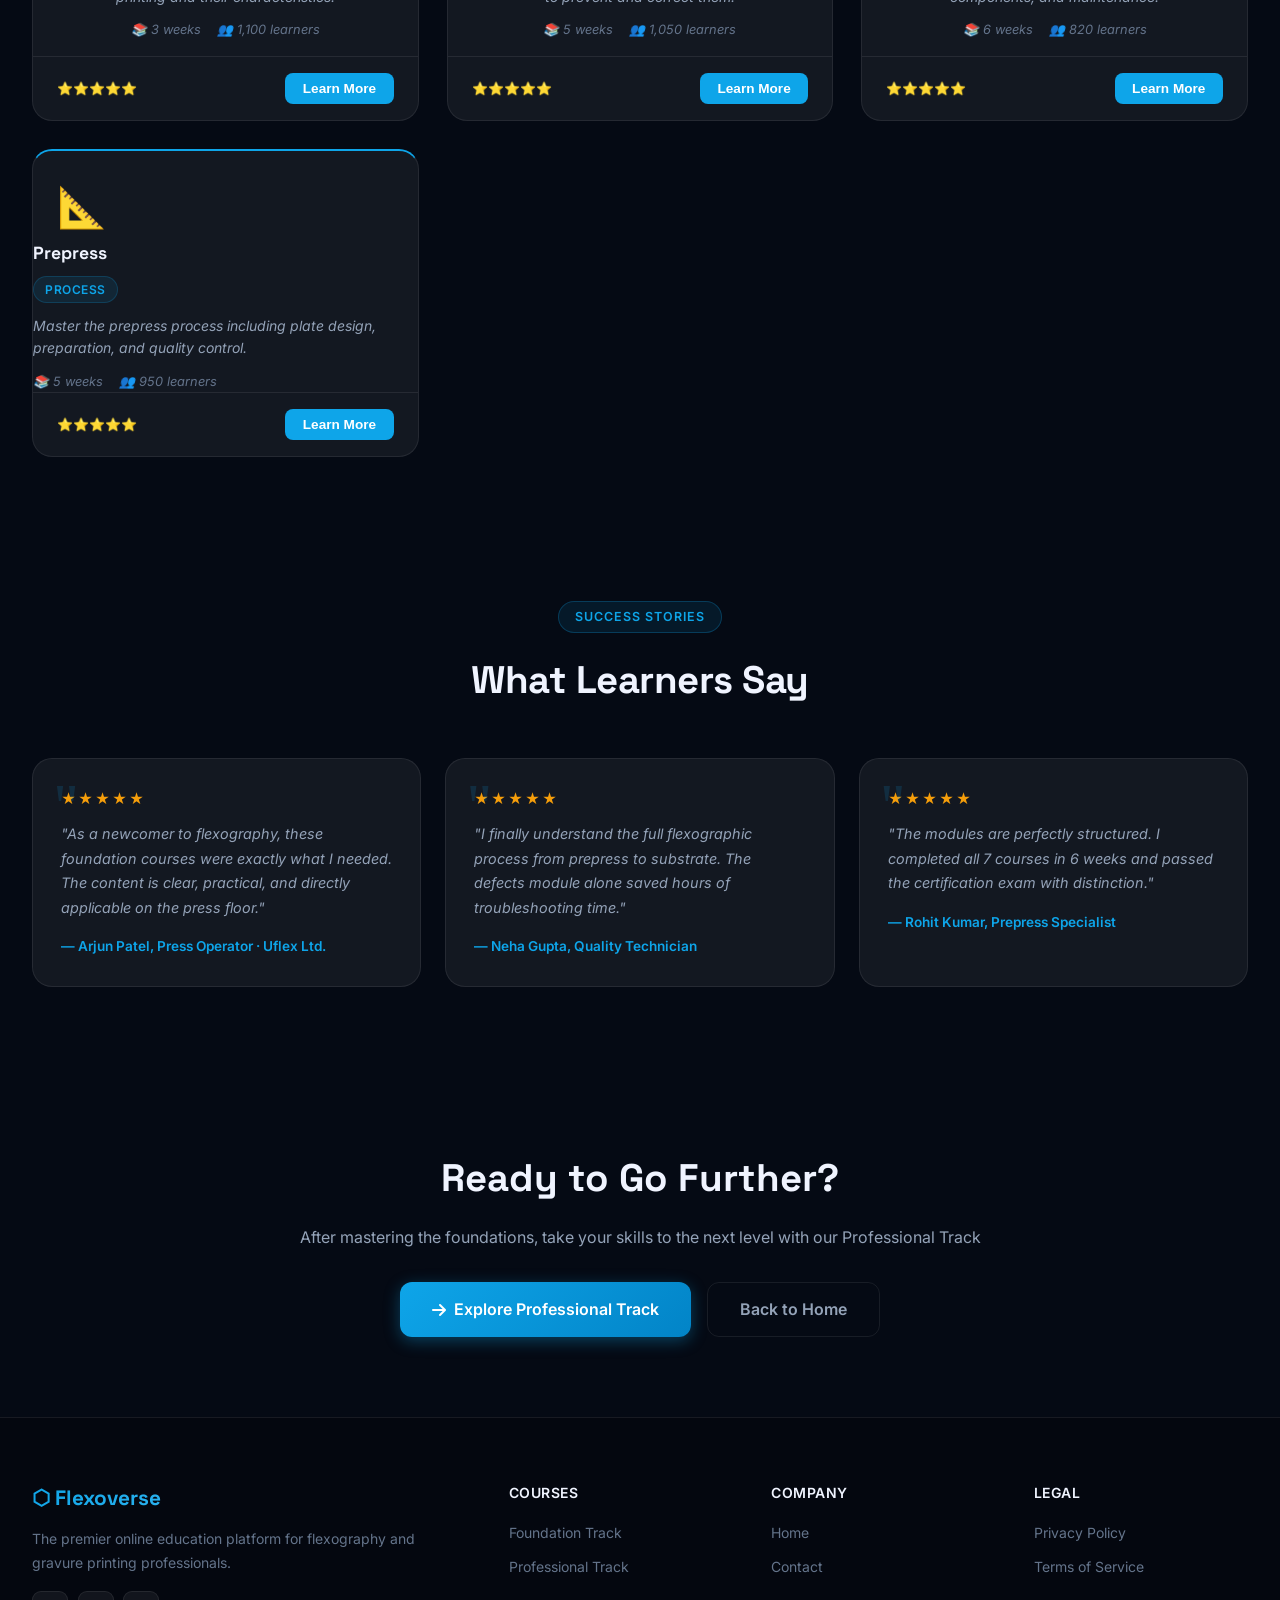
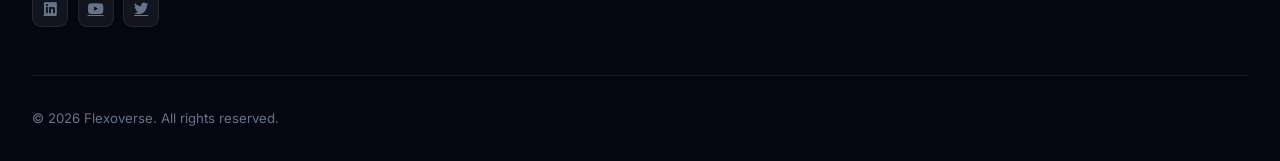
==== commit 93b0b05d: "Remove flow diagram from basic courses" ====
--- a/basic-courses.html
+++ b/basic-courses.html
@@ -64,66 +64,6 @@
         </div>
     </section>
 
-    <!-- Foundation Track Flow Diagram -->
-    <section class="flow-diagram">
-        <div class="section-header">
-            <span class="section-badge">Learning Roadmap</span>
-            <h2>Foundation Track Flow</h2>
-        </div>
-        <div class="flow-container">
-            <!-- Root Level -->
-            <div class="flow-tier level-0">
-                <div class="flow-node root-node">
-                    <h3>Flexography &amp; Gravure</h3>
-                    <div class="node-subtitle">Foundation track · 7 courses</div>
-                </div>
-            </div>
-
-            <!-- Level 1: Branching -->
-            <div class="flow-tier level-1">
-                <div class="flow-node flexo-node">
-                    <h4>Flexography</h4>
-                    <div class="node-desc">Relief plate printing</div>
-                </div>
-                <div class="flow-node gravure-node">
-                    <h4>Gravure</h4>
-                    <div class="node-desc">Engraved cylinder printing</div>
-                </div>
-            </div>
-
-            <!-- Level 2: Specifics -->
-            <div class="flow-tier level-2">
-                <div class="node-group flexo-group">
-                    <div class="node-mini"><strong>Plate making</strong><span>Photopolymer</span></div>
-                    <div class="node-mini"><strong>Ink systems</strong><span>Water &amp; solvent</span></div>
-                    <div class="node-mini"><strong>Substrates</strong><span>Film, foil, board</span></div>
-                </div>
-                <div class="node-group gravure-group">
-                    <div class="node-mini"><strong>Cylinder eng.</strong><span>Cell depth &amp; shape</span></div>
-                    <div class="node-mini"><strong>Ink transfer</strong><span>Doctor blade</span></div>
-                    <div class="node-mini"><strong>Applications</strong><span>Magazines &amp; lab.</span></div>
-                </div>
-            </div>
-
-            <!-- Level 3: Merge -->
-            <div class="flow-tier level-3">
-                <div class="flow-node shared-node">
-                    <h4>Shared Skills</h4>
-                    <div class="node-desc">Core to both processes</div>
-                </div>
-            </div>
-
-            <!-- Level 4: Final Skills -->
-            <div class="flow-tier level-4">
-                <div class="node-mini-bottom"><strong>Press operation</strong><span>Setup &amp; calib.</span></div>
-                <div class="node-mini-bottom"><strong>Color mgmt.</strong><span>Density &amp; reg.</span></div>
-                <div class="node-mini-bottom"><strong>Quality control</strong><span>Defect detection</span></div>
-                <div class="node-mini-bottom"><strong>Troubleshooting</strong><span>Defect diagnosis</span></div>
-                <div class="node-mini-bottom"><strong>Safety &amp; compl.</strong><span>Ink &amp; press haz.</span></div>
-            </div>
-        </div>
-    </section>
-
     <section class="filter-section">
         <div class="filter-buttons">
             <button class="filter-btn active" onclick="filterCourses('all')">All Courses</button>
--- a/styles.css
+++ b/styles.css
@@ -2046,154 +2046,8 @@
     margin-bottom: 0.5rem;
 }
 
-/* Flow Diagram Styles */
-.flow-diagram {
-    padding: 6rem 2rem;
-    position: relative;
-    background: radial-gradient(circle at center, rgba(14, 165, 233, 0.05) 0%, transparent 70%);
-}
-
-.flow-container {
-    max-width: 1000px;
-    margin: 3rem auto 0;
-    display: flex;
-    flex-direction: column;
-    gap: 3.5rem;
-    position: relative;
-}
-
-.flow-tier {
-    display: flex;
-    justify-content: center;
-    gap: 4rem;
-    position: relative;
-    z-index: 2;
-}
-
-.flow-node {
-    background: var(--bg-glass);
-    border: 1px solid var(--border);
-    border-radius: var(--radius-lg);
-    padding: 1.5rem 2rem;
-    text-align: center;
-    min-width: 220px;
-    transition: var(--transition);
-    position: relative;
-    box-shadow: 0 10px 30px rgba(0, 0, 0, 0.2);
-}
-
-.flow-node:hover {
-    transform: translateY(-5px);
-    border-color: var(--primary);
-    box-shadow: 0 15px 40px rgba(14, 165, 233, 0.2);
-}
-
-.root-node {
-    border-width: 2px;
-    background: linear-gradient(135deg, rgba(67, 56, 202, 0.2), rgba(14, 165, 233, 0.2));
-    border-color: rgba(99, 102, 241, 0.4);
-}
-
-.root-node h3 {
-    margin-bottom: 0.25rem;
-    font-size: 1.25rem;
-}
-
-.node-subtitle {
-    font-size: 0.85rem;
-    color: var(--text-secondary);
-    opacity: 0.8;
-}
-
-.flexo-node { border-left: 4px solid #0e7490; }
-.gravure-node { border-left: 4px solid #059669; }
-
-.node-desc {
-    font-size: 0.8rem;
-    color: var(--text-muted);
-    margin-top: 0.25rem;
-}
-
-.node-group {
-    display: flex;
-    gap: 1rem;
-}
-
-.node-mini {
-    background: rgba(255, 255, 255, 0.03);
-    border: 1px solid var(--border);
-    border-radius: var(--radius-md);
-    padding: 0.75rem 1rem;
-    font-size: 0.8rem;
-    text-align: center;
-    min-width: 140px;
-}
-
-.node-mini span {
-    display: block;
-    font-size: 0.7rem;
-    color: var(--text-muted);
-    margin-top: 0.2rem;
-}
-
-.flexo-group .node-mini { border-color: rgba(14, 116, 144, 0.3); }
-.gravure-group .node-mini { border-color: rgba(5, 150, 105, 0.3); }
-
-.shared-node {
-    background: rgba(255, 255, 255, 0.05);
-    border-color: rgba(255, 255, 255, 0.1);
-}
-
-.level-4 {
-    flex-wrap: wrap;
-    gap: 1rem;
-}
-
-.node-mini-bottom {
-    background: var(--bg-glass);
-    border: 1px solid var(--border);
-    border-radius: var(--radius-md);
-    padding: 0.75rem 1rem;
-    font-size: 0.8rem;
-    text-align: center;
-    flex: 1;
-    min-width: 160px;
-}
-
-.node-mini-bottom span {
-    display: block;
-    font-size: 0.7rem;
-    color: var(--text-muted);
-    margin-top: 0.2rem;
-}
-
-/* Connecting Lines (Simple approach) */
-.flow-tier::after {
-    content: '';
-    position: absolute;
-    top: 100%;
-    left: 50%;
-    width: 2px;
-    height: 3.5rem;
-    background: linear-gradient(to bottom, var(--border), transparent);
-    z-index: 1;
-}
-
-.level-4::after { display: none; }
-
-/* Responsive adjustments */
-@media (max-width: 768px) {
-    .flow-tier {
-        flex-direction: column;
-        align-items: center;
-        gap: 1.5rem;
-    }
-    .node-group {
-        flex-direction: column;
-    }
-    .flow-tier::after {
-        display: none;
-    }
+.payment-header p {
+    color: var(--text-secondary);
 }
 
 .plan-options {
